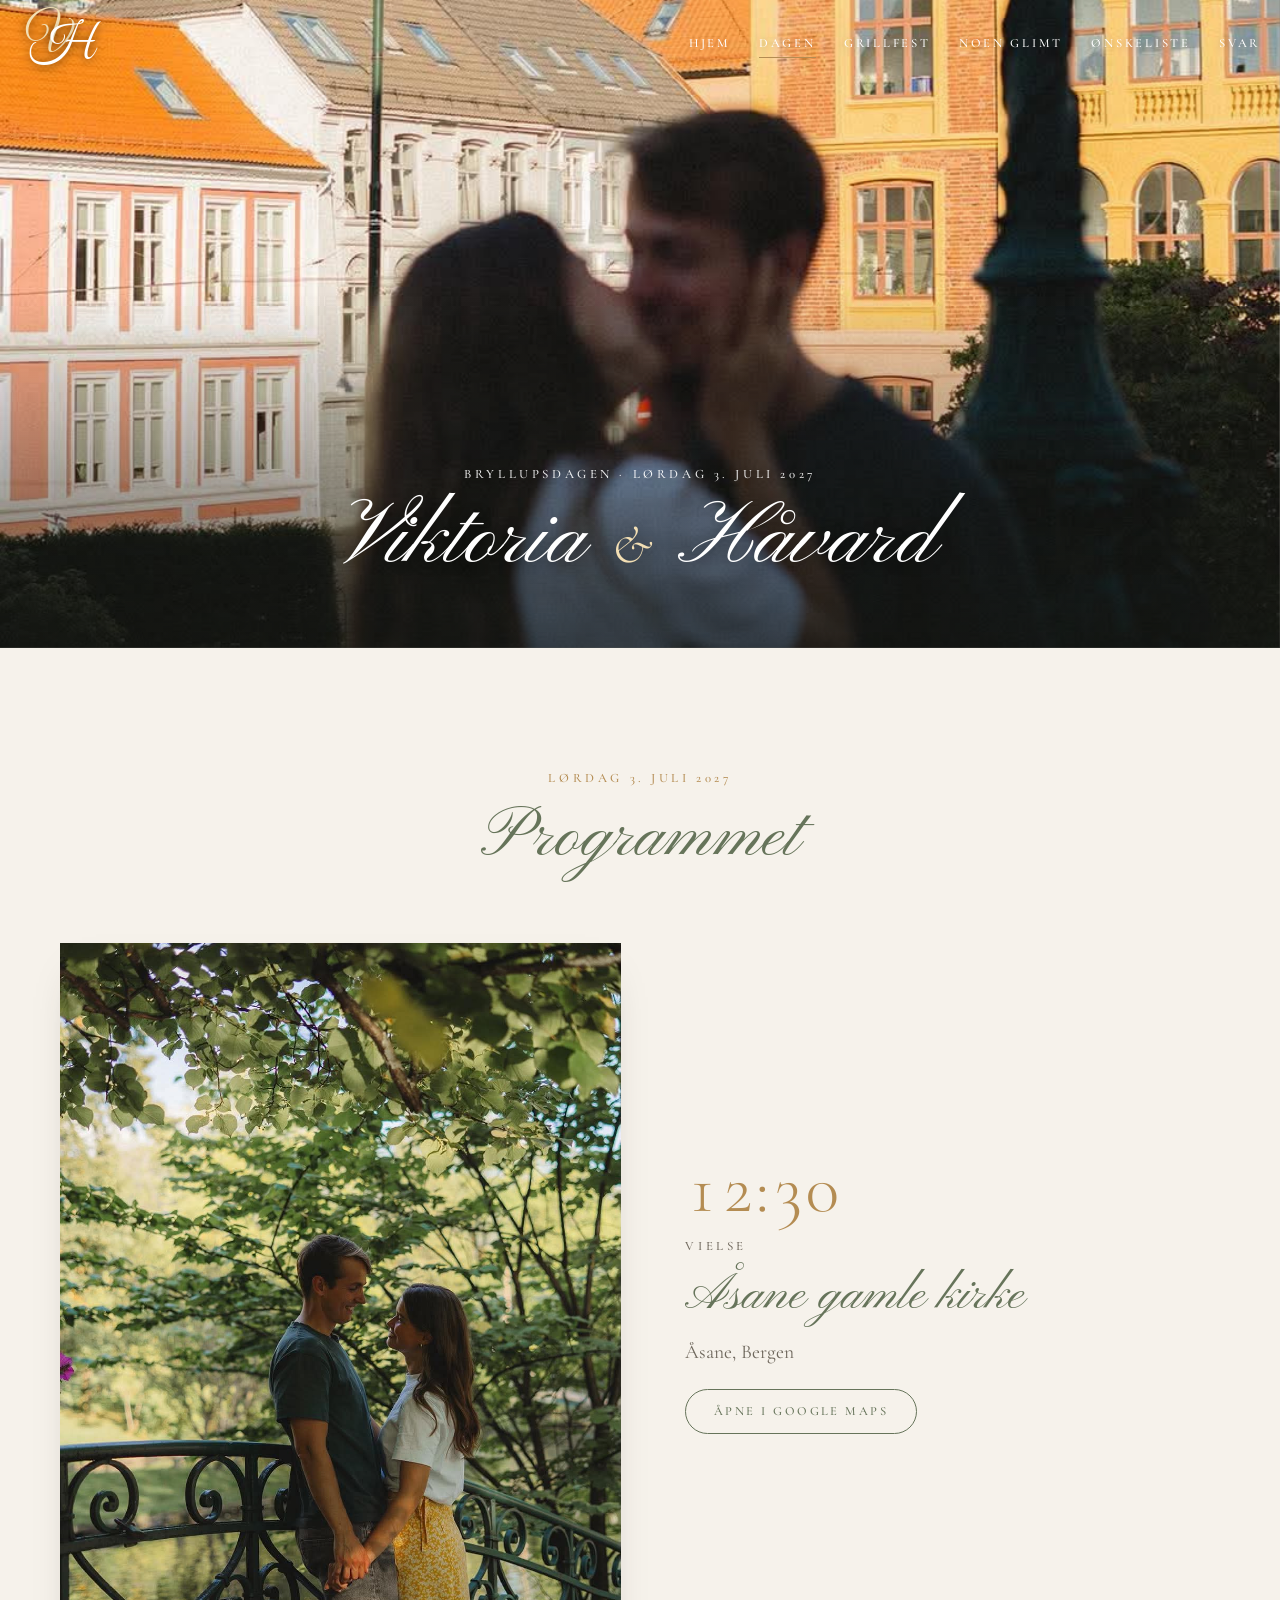
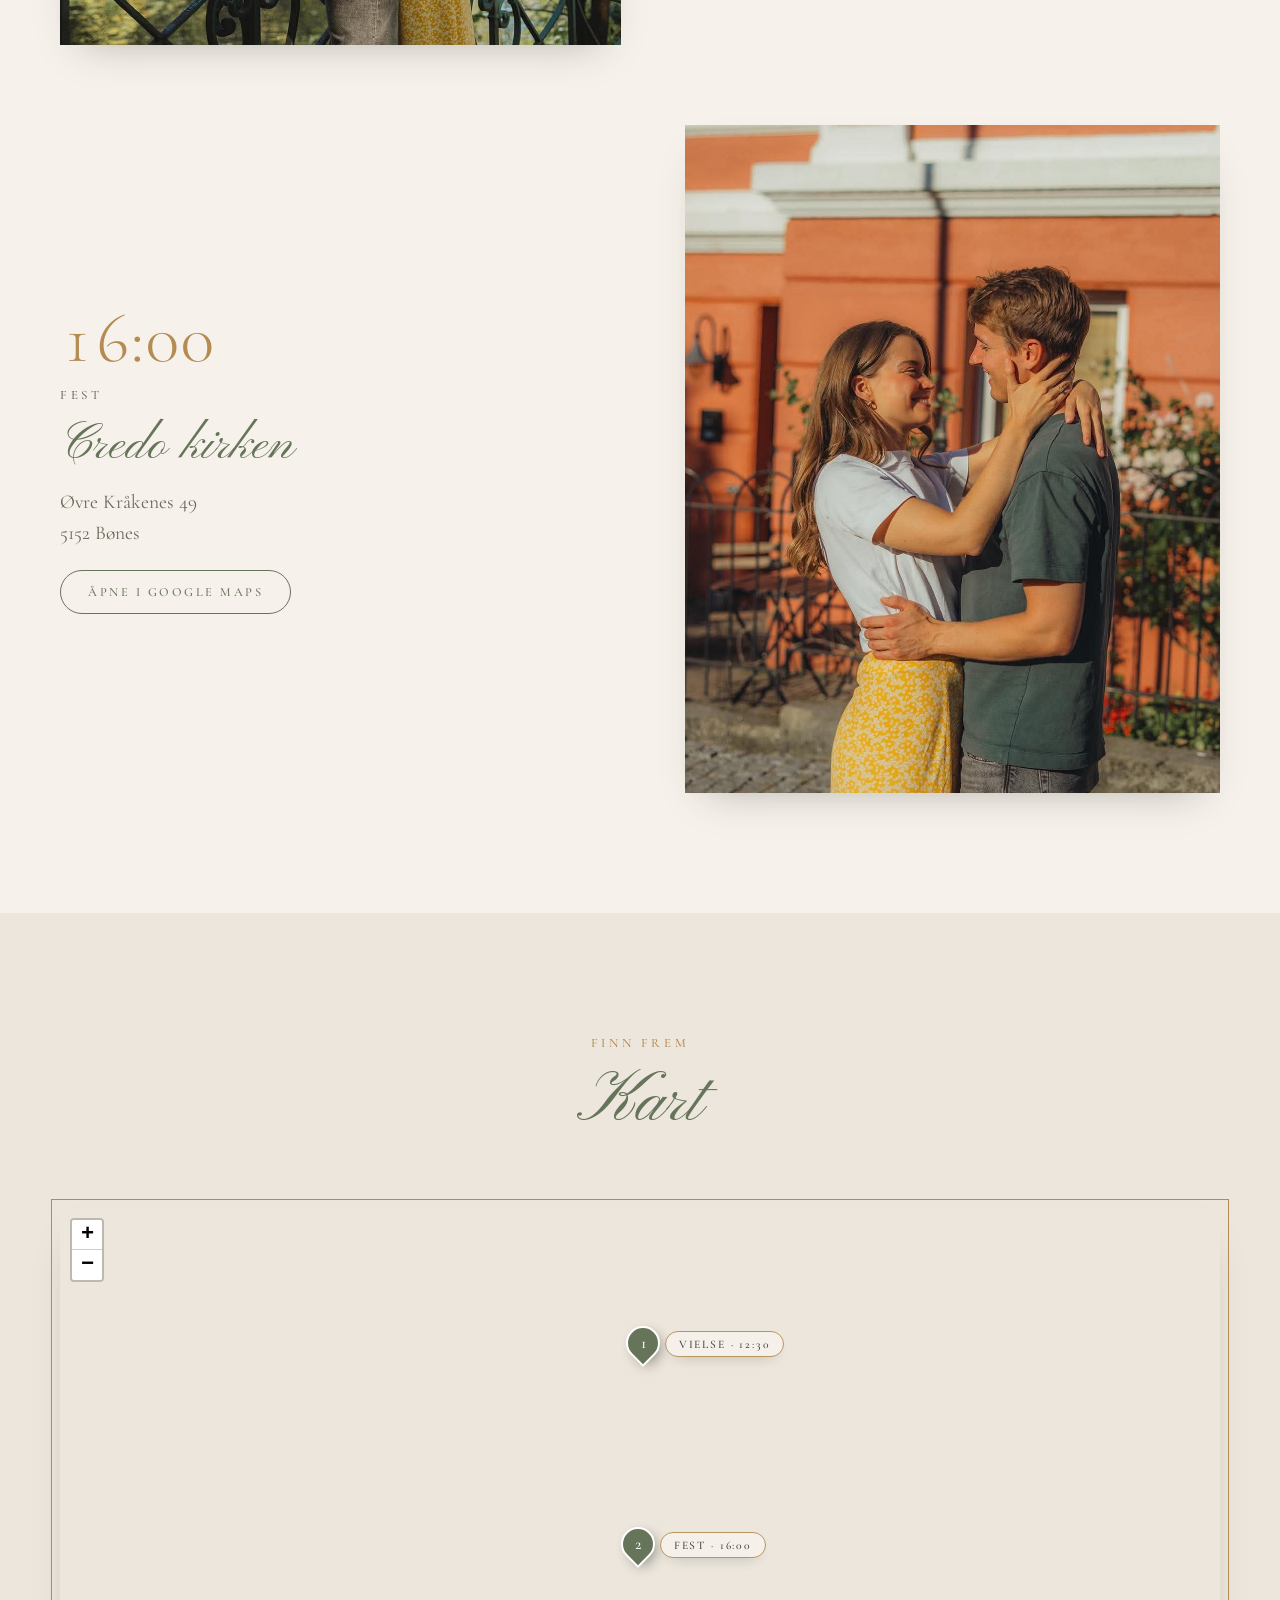
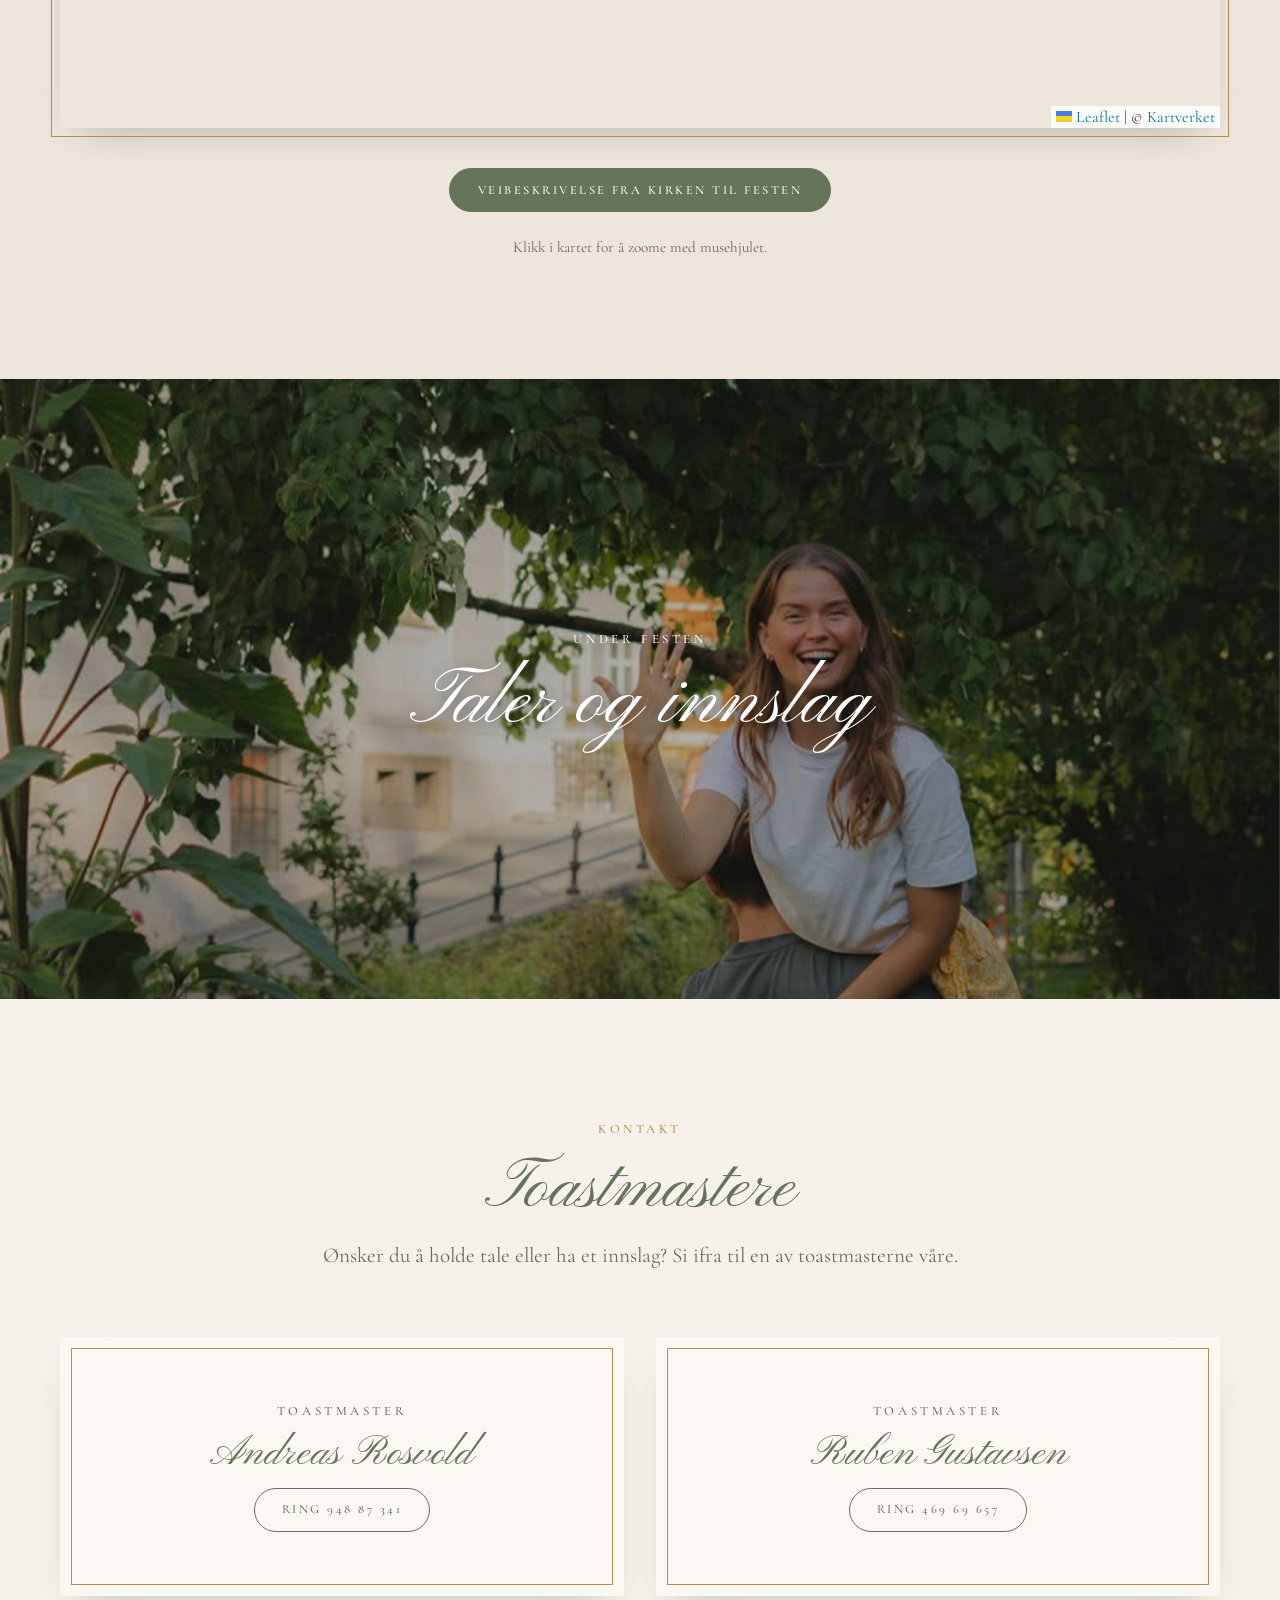
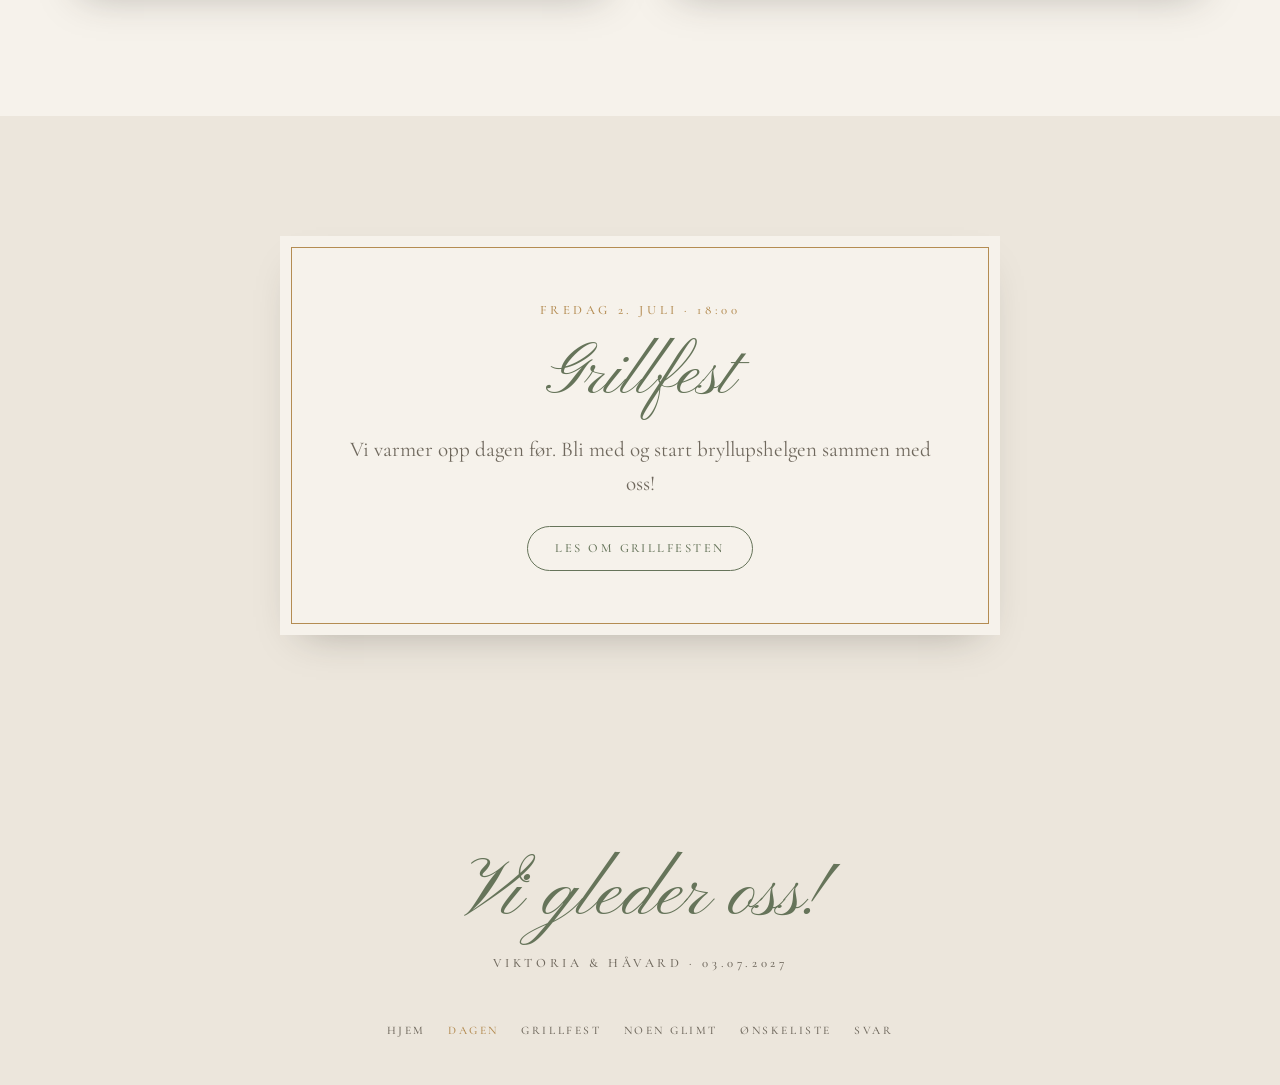
==== dagen.html @ 65191f66 "Bryllupsnettside for Viktoria & Håvard Statisk side for GitHub Pages: forside, bryllupsdagen, grillf" ====
<!DOCTYPE html>
<html lang="nb">
<head>
  <meta charset="utf-8">
  <meta name="viewport" content="width=device-width, initial-scale=1">
  <meta name="robots" content="noindex, nofollow">
  <title>Bryllupsdagen · Viktoria & Håvard</title>
  <meta name="description" content="Program og kart for bryllupsdagen lørdag 3. juli 2027.">
  <meta name="theme-color" content="#f6f2eb">
  <link rel="preconnect" href="https://fonts.googleapis.com">
  <link rel="preconnect" href="https://fonts.gstatic.com" crossorigin>
  <link href="https://fonts.googleapis.com/css2?family=Cormorant+Garamond:ital,wght@0,300;0,400;0,500;1,300;1,400&amp;family=Great+Vibes&amp;family=Pinyon+Script&amp;display=swap" rel="stylesheet">
  <link rel="stylesheet" href="assets/leaflet/leaflet.css">
  <link rel="stylesheet" href="assets/css/style.css">
</head>
<body>

  <!-- ===================== Toppmeny ===================== -->
  <header class="toppmeny">
    <div class="rad">
      <a class="logo-lenke" href="index.html" aria-label="Til forsiden"><svg class="logo" viewBox="0 0 100 100" overflow="visible" role="img" aria-label="Viktoria og Håvard"><text class="logo-v" x="40" y="60" text-anchor="middle">V</text><text class="logo-h" x="60" y="72" text-anchor="middle">H</text></svg></a>
      <button class="meny-knapp" type="button" aria-expanded="false" aria-controls="hovedmeny">Meny</button>
      <nav class="hovedmeny" id="hovedmeny" aria-label="Hovedmeny">
        <ul>
        <li><a href="index.html">Hjem</a></li>
        <li><a href="dagen.html" aria-current="page">Dagen</a></li>
        <li><a href="grillfest.html">Grillfest</a></li>
        <li><a href="historie.html">Noen glimt</a></li>
        <li><a href="onskeliste.html">Ønskeliste</a></li>
        <li><a href="svar.html">Svar</a></li>
        </ul>
      </nav>
    </div>
  </header>

  <!-- ===================== Toppbilde ===================== -->
  <header class="undertopp" style="--pos: 50% 62%">
    <img src="assets/bilder/topp-dagen.jpg" alt="Viktoria og Håvard kysser med fargerike bygårder i Bergen i bakgrunnen" fetchpriority="high">
    <div class="undertopp-tekst">
      <p class="eyebrow">Bryllupsdagen · lørdag 3. juli 2027</p>
      <h1>Viktoria <span class="og">&amp;</span> Håvard</h1>
    </div>
  </header>

  <!-- ===================== Innhold ===================== -->
  <main>
    <section class="seksjon krem">
      <div class="innhold">
        <div class="seksjon-hode vis">
          <p class="eyebrow gull">Lørdag 3. juli 2027</p>
          <h2 class="skrifttittel">Programmet</h2>
        </div>
        <div class="program">
          <article class="post vis">
            <div class="post-bilde"><img src="assets/bilder/dagen-vielse.jpg" alt="Viktoria og Håvard holder hender på en gammel jernbro" loading="lazy"></div>
            <div class="post-tekst">
              <p class="post-tid">12:30</p>
              <p class="eyebrow">Vielse</p>
              <h3>Åsane gamle kirke</h3>
              <address>Åsane, Bergen</address>
              <a class="knapp" href="https://www.google.com/maps/search/?api=1&amp;query=%C3%85sane+gamle+kirke%2C+Bergen" target="_blank" rel="noopener">Åpne i Google Maps</a>
            </div>
          </article>
          <article class="post vis">
            <div class="post-bilde"><img src="assets/bilder/dagen-fest.jpg" alt="Viktoria og Håvard omfavner hverandre foran et oransje hus" loading="lazy"></div>
            <div class="post-tekst">
              <p class="post-tid">16:00</p>
              <p class="eyebrow">Fest</p>
              <h3>Credo kirken</h3>
              <address>Øvre Kråkenes 49<br>5152 Bønes</address>
              <a class="knapp" href="https://www.google.com/maps/search/?api=1&amp;query=Credo+kirken%2C+%C3%98vre+Kr%C3%A5kenes+49%2C+5152+B%C3%B8nes" target="_blank" rel="noopener">Åpne i Google Maps</a>
            </div>
          </article>
        </div>
      </div>
    </section>

    <section class="seksjon papir" id="kart">
      <div class="innhold">
        <div class="seksjon-hode vis">
          <p class="eyebrow gull">Finn frem</p>
          <h2 class="skrifttittel">Kart</h2>
        </div>
        <div class="kart-ramme vis">
          <div class="kart" data-kart="vielse fest" role="region" aria-label="Kart over Åsane gamle kirke og Credo kirken"></div>
        </div>
        <div class="knapper vis">
          <a class="knapp fylt" href="https://www.google.com/maps/dir/?api=1&amp;origin=%C3%85sane+gamle+kirke%2C+Bergen&amp;destination=%C3%98vre+Kr%C3%A5kenes+49%2C+5152+B%C3%B8nes" target="_blank" rel="noopener">Veibeskrivelse fra kirken til festen</a>
        </div>
        <p class="kart-hint">Klikk i kartet for å zoome med musehjulet.</p>
      </div>
    </section>

    <section class="banner" aria-label="Taler og innslag" style="--pos: 50% 40%">
      <img src="assets/bilder/banner-taler.jpg" alt="Viktoria sitter på ryggen til Håvard og vinker med ringen" loading="lazy">
      <div class="tekst">
        <p class="eyebrow">Under festen</p>
        <h2>Taler og innslag</h2>
      </div>
    </section>

    <section class="seksjon krem">
      <div class="innhold">
        <div class="seksjon-hode vis">
          <p class="eyebrow gull">Kontakt</p>
          <h2 class="skrifttittel">Toastmastere</h2>
          <p class="ingress">Ønsker du å holde tale eller ha et innslag? Si ifra til en av toastmasterne våre.</p>
        </div>
        <div class="kortrad">
          <div class="kort person vis">
            <p class="eyebrow">Toastmaster</p>
            <h3>Andreas Rosvold</h3>
            <a class="knapp" href="tel:+4794887341">Ring 948 87 341</a>
          </div>
          <div class="kort person vis">
            <p class="eyebrow">Toastmaster</p>
            <h3>Ruben Gustavsen</h3>
            <a class="knapp" href="tel:+4746969657">Ring 469 69 657</a>
          </div>
        </div>
      </div>
    </section>

    <section class="seksjon papir">
      <div class="smal">
        <div class="kort stabel vis">
          <p class="eyebrow gull">Fredag 2. juli · 18:00</p>
          <h2 class="skrifttittel">Grillfest</h2>
          <p class="ingress">Vi varmer opp dagen før. Bli med og start bryllupshelgen sammen med oss!</p>
          <a class="knapp" href="grillfest.html" style="margin-top: .6rem">Les om grillfesten</a>
        </div>
      </div>
    </section>
  </main>

  <!-- ===================== Bunntekst ===================== -->
  <footer class="bunntekst">
    <p class="gleder">Vi gleder oss!</p>
    <p class="eyebrow">Viktoria &amp; Håvard · 03.07.2027</p>
    <nav class="bunnmeny" aria-label="Bunnmeny">
      <ul>
        <li><a href="index.html">Hjem</a></li>
        <li><a href="dagen.html" aria-current="page">Dagen</a></li>
        <li><a href="grillfest.html">Grillfest</a></li>
        <li><a href="historie.html">Noen glimt</a></li>
        <li><a href="onskeliste.html">Ønskeliste</a></li>
        <li><a href="svar.html">Svar</a></li>
      </ul>
    </nav>
  </footer>

  <script src="assets/leaflet/leaflet.js"></script>
  <script src="assets/js/main.js"></script>
</body>
</html>
---- assets/leaflet/leaflet.css ----
/* required styles */

.leaflet-pane,
.leaflet-tile,
.leaflet-marker-icon,
.leaflet-marker-shadow,
.leaflet-tile-container,
.leaflet-pane > svg,
.leaflet-pane > canvas,
.leaflet-zoom-box,
.leaflet-image-layer,
.leaflet-layer {
	position: absolute;
	left: 0;
	top: 0;
	}
.leaflet-container {
	overflow: hidden;
	}
.leaflet-tile,
.leaflet-marker-icon,
.leaflet-marker-shadow {
	-webkit-user-select: none;
	   -moz-user-select: none;
	        user-select: none;
	  -webkit-user-drag: none;
	}
/* Prevents IE11 from highlighting tiles in blue */
.leaflet-tile::selection {
	background: transparent;
}
/* Safari renders non-retina tile on retina better with this, but Chrome is worse */
.leaflet-safari .leaflet-tile {
	image-rendering: -webkit-optimize-contrast;
	}
/* hack that prevents hw layers "stretching" when loading new tiles */
.leaflet-safari .leaflet-tile-container {
	width: 1600px;
	height: 1600px;
	-webkit-transform-origin: 0 0;
	}
.leaflet-marker-icon,
.leaflet-marker-shadow {
	display: block;
	}
/* .leaflet-container svg: reset svg max-width decleration shipped in Joomla! (joomla.org) 3.x */
/* .leaflet-container img: map is broken in FF if you have max-width: 100% on tiles */
.leaflet-container .leaflet-overlay-pane svg {
	max-width: none !important;
	max-height: none !important;
	}
.leaflet-container .leaflet-marker-pane img,
.leaflet-container .leaflet-shadow-pane img,
.leaflet-container .leaflet-tile-pane img,
.leaflet-container img.leaflet-image-layer,
.leaflet-container .leaflet-tile {
	max-width: none !important;
	max-height: none !important;
	width: auto;
	padding: 0;
	}

.leaflet-container img.leaflet-tile {
	/* See: https://bugs.chromium.org/p/chromium/issues/detail?id=600120 */
	mix-blend-mode: plus-lighter;
}

.leaflet-container.leaflet-touch-zoom {
	-ms-touch-action: pan-x pan-y;
	touch-action: pan-x pan-y;
	}
.leaflet-container.leaflet-touch-drag {
	-ms-touch-action: pinch-zoom;
	/* Fallback for FF which doesn't support pinch-zoom */
	touch-action: none;
	touch-action: pinch-zoom;
}
.leaflet-container.leaflet-touch-drag.leaflet-touch-zoom {
	-ms-touch-action: none;
	touch-action: none;
}
.leaflet-container {
	-webkit-tap-highlight-color: transparent;
}
.leaflet-container a {
	-webkit-tap-highlight-color: rgba(51, 181, 229, 0.4);
}
.leaflet-tile {
	filter: inherit;
	visibility: hidden;
	}
.leaflet-tile-loaded {
	visibility: inherit;
	}
.leaflet-zoom-box {
	width: 0;
	height: 0;
	-moz-box-sizing: border-box;
	     box-sizing: border-box;
	z-index: 800;
	}
/* workaround for https://bugzilla.mozilla.org/show_bug.cgi?id=888319 */
.leaflet-overlay-pane svg {
	-moz-user-select: none;
	}

.leaflet-pane         { z-index: 400; }

.leaflet-tile-pane    { z-index: 200; }
.leaflet-overlay-pane { z-index: 400; }
.leaflet-shadow-pane  { z-index: 500; }
.leaflet-marker-pane  { z-index: 600; }
.leaflet-tooltip-pane   { z-index: 650; }
.leaflet-popup-pane   { z-index: 700; }

.leaflet-map-pane canvas { z-index: 100; }
.leaflet-map-pane svg    { z-index: 200; }

.leaflet-vml-shape {
	width: 1px;
	height: 1px;
	}
.lvml {
	behavior: url(#default#VML);
	display: inline-block;
	position: absolute;
	}


/* control positioning */

.leaflet-control {
	position: relative;
	z-index: 800;
	pointer-events: visiblePainted; /* IE 9-10 doesn't have auto */
	pointer-events: auto;
	}
.leaflet-top,
.leaflet-bottom {
	position: absolute;
	z-index: 1000;
	pointer-events: none;
	}
.leaflet-top {
	top: 0;
	}
.leaflet-right {
	right: 0;
	}
.leaflet-bottom {
	bottom: 0;
	}
.leaflet-left {
	left: 0;
	}
.leaflet-control {
	float: left;
	clear: both;
	}
.leaflet-right .leaflet-control {
	float: right;
	}
.leaflet-top .leaflet-control {
	margin-top: 10px;
	}
.leaflet-bottom .leaflet-control {
	margin-bottom: 10px;
	}
.leaflet-left .leaflet-control {
	margin-left: 10px;
	}
.leaflet-right .leaflet-control {
	margin-right: 10px;
	}


/* zoom and fade animations */

.leaflet-fade-anim .leaflet-popup {
	opacity: 0;
	-webkit-transition: opacity 0.2s linear;
	   -moz-transition: opacity 0.2s linear;
	        transition: opacity 0.2s linear;
	}
.leaflet-fade-anim .leaflet-map-pane .leaflet-popup {
	opacity: 1;
	}
.leaflet-zoom-animated {
	-webkit-transform-origin: 0 0;
	    -ms-transform-origin: 0 0;
	        transform-origin: 0 0;
	}
svg.leaflet-zoom-animated {
	will-change: transform;
}

.leaflet-zoom-anim .leaflet-zoom-animated {
	-webkit-transition: -webkit-transform 0.25s cubic-bezier(0,0,0.25,1);
	   -moz-transition:    -moz-transform 0.25s cubic-bezier(0,0,0.25,1);
	        transition:         transform 0.25s cubic-bezier(0,0,0.25,1);
	}
.leaflet-zoom-anim .leaflet-tile,
.leaflet-pan-anim .leaflet-tile {
	-webkit-transition: none;
	   -moz-transition: none;
	        transition: none;
	}

.leaflet-zoom-anim .leaflet-zoom-hide {
	visibility: hidden;
	}


/* cursors */

.leaflet-interactive {
	cursor: pointer;
	}
.leaflet-grab {
	cursor: -webkit-grab;
	cursor:    -moz-grab;
	cursor:         grab;
	}
.leaflet-crosshair,
.leaflet-crosshair .leaflet-interactive {
	cursor: crosshair;
	}
.leaflet-popup-pane,
.leaflet-control {
	cursor: auto;
	}
.leaflet-dragging .leaflet-grab,
.leaflet-dragging .leaflet-grab .leaflet-interactive,
.leaflet-dragging .leaflet-marker-draggable {
	cursor: move;
	cursor: -webkit-grabbing;
	cursor:    -moz-grabbing;
	cursor:         grabbing;
	}

/* marker & overlays interactivity */
.leaflet-marker-icon,
.leaflet-marker-shadow,
.leaflet-image-layer,
.leaflet-pane > svg path,
.leaflet-tile-container {
	pointer-events: none;
	}

.leaflet-marker-icon.leaflet-interactive,
.leaflet-image-layer.leaflet-interactive,
.leaflet-pane > svg path.leaflet-interactive,
svg.leaflet-image-layer.leaflet-interactive path {
	pointer-events: visiblePainted; /* IE 9-10 doesn't have auto */
	pointer-events: auto;
	}

/* visual tweaks */

.leaflet-container {
	background: #ddd;
	outline-offset: 1px;
	}
.leaflet-container a {
	color: #0078A8;
	}
.leaflet-zoom-box {
	border: 2px dotted #38f;
	background: rgba(255,255,255,0.5);
	}


/* general typography */
.leaflet-container {
	font-family: "Helvetica Neue", Arial, Helvetica, sans-serif;
	font-size: 12px;
	font-size: 0.75rem;
	line-height: 1.5;
	}


/* general toolbar styles */

.leaflet-bar {
	box-shadow: 0 1px 5px rgba(0,0,0,0.65);
	border-radius: 4px;
	}
.leaflet-bar a {
	background-color: #fff;
	border-bottom: 1px solid #ccc;
	width: 26px;
	height: 26px;
	line-height: 26px;
	display: block;
	text-align: center;
	text-decoration: none;
	color: black;
	}
.leaflet-bar a,
.leaflet-control-layers-toggle {
	background-position: 50% 50%;
	background-repeat: no-repeat;
	display: block;
	}
.leaflet-bar a:hover,
.leaflet-bar a:focus {
	background-color: #f4f4f4;
	}
.leaflet-bar a:first-child {
	border-top-left-radius: 4px;
	border-top-right-radius: 4px;
	}
.leaflet-bar a:last-child {
	border-bottom-left-radius: 4px;
	border-bottom-right-radius: 4px;
	border-bottom: none;
	}
.leaflet-bar a.leaflet-disabled {
	cursor: default;
	background-color: #f4f4f4;
	color: #bbb;
	}

.leaflet-touch .leaflet-bar a {
	width: 30px;
	height: 30px;
	line-height: 30px;
	}
.leaflet-touch .leaflet-bar a:first-child {
	border-top-left-radius: 2px;
	border-top-right-radius: 2px;
	}
.leaflet-touch .leaflet-bar a:last-child {
	border-bottom-left-radius: 2px;
	border-bottom-right-radius: 2px;
	}

/* zoom control */

.leaflet-control-zoom-in,
.leaflet-control-zoom-out {
	font: bold 18px 'Lucida Console', Monaco, monospace;
	text-indent: 1px;
	}

.leaflet-touch .leaflet-control-zoom-in, .leaflet-touch .leaflet-control-zoom-out  {
	font-size: 22px;
	}


/* layers control */

.leaflet-control-layers {
	box-shadow: 0 1px 5px rgba(0,0,0,0.4);
	background: #fff;
	border-radius: 5px;
	}
.leaflet-control-layers-toggle {
	background-image: url(images/layers.png);
	width: 36px;
	height: 36px;
	}
.leaflet-retina .leaflet-control-layers-toggle {
	background-image: url(images/layers-2x.png);
	background-size: 26px 26px;
	}
.leaflet-touch .leaflet-control-layers-toggle {
	width: 44px;
	height: 44px;
	}
.leaflet-control-layers .leaflet-control-layers-list,
.leaflet-control-layers-expanded .leaflet-control-layers-toggle {
	display: none;
	}
.leaflet-control-layers-expanded .leaflet-control-layers-list {
	display: block;
	position: relative;
	}
.leaflet-control-layers-expanded {
	padding: 6px 10px 6px 6px;
	color: #333;
	background: #fff;
	}
.leaflet-control-layers-scrollbar {
	overflow-y: scroll;
	overflow-x: hidden;
	padding-right: 5px;
	}
.leaflet-control-layers-selector {
	margin-top: 2px;
	position: relative;
	top: 1px;
	}
.leaflet-control-layers label {
	display: block;
	font-size: 13px;
	font-size: 1.08333em;
	}
.leaflet-control-layers-separator {
	height: 0;
	border-top: 1px solid #ddd;
	margin: 5px -10px 5px -6px;
	}

/* Default icon URLs */
.leaflet-default-icon-path { /* used only in path-guessing heuristic, see L.Icon.Default */
	background-image: url(images/marker-icon.png);
	}


/* attribution and scale controls */

.leaflet-container .leaflet-control-attribution {
	background: #fff;
	background: rgba(255, 255, 255, 0.8);
	margin: 0;
	}
.leaflet-control-attribution,
.leaflet-control-scale-line {
	padding: 0 5px;
	color: #333;
	line-height: 1.4;
	}
.leaflet-control-attribution a {
	text-decoration: none;
	}
.leaflet-control-attribution a:hover,
.leaflet-control-attribution a:focus {
	text-decoration: underline;
	}
.leaflet-attribution-flag {
	display: inline !important;
	vertical-align: baseline !important;
	width: 1em;
	height: 0.6669em;
	}
.leaflet-left .leaflet-control-scale {
	margin-left: 5px;
	}
.leaflet-bottom .leaflet-control-scale {
	margin-bottom: 5px;
	}
.leaflet-control-scale-line {
	border: 2px solid #777;
	border-top: none;
	line-height: 1.1;
	padding: 2px 5px 1px;
	white-space: nowrap;
	-moz-box-sizing: border-box;
	     box-sizing: border-box;
	background: rgba(255, 255, 255, 0.8);
	text-shadow: 1px 1px #fff;
	}
.leaflet-control-scale-line:not(:first-child) {
	border-top: 2px solid #777;
	border-bottom: none;
	margin-top: -2px;
	}
.leaflet-control-scale-line:not(:first-child):not(:last-child) {
	border-bottom: 2px solid #777;
	}

.leaflet-touch .leaflet-control-attribution,
.leaflet-touch .leaflet-control-layers,
.leaflet-touch .leaflet-bar {
	box-shadow: none;
	}
.leaflet-touch .leaflet-control-layers,
.leaflet-touch .leaflet-bar {
	border: 2px solid rgba(0,0,0,0.2);
	background-clip: padding-box;
	}


/* popup */

.leaflet-popup {
	position: absolute;
	text-align: center;
	margin-bottom: 20px;
	}
.leaflet-popup-content-wrapper {
	padding: 1px;
	text-align: left;
	border-radius: 12px;
	}
.leaflet-popup-content {
	margin: 13px 24px 13px 20px;
	line-height: 1.3;
	font-size: 13px;
	font-size: 1.08333em;
	min-height: 1px;
	}
.leaflet-popup-content p {
	margin: 17px 0;
	margin: 1.3em 0;
	}
.leaflet-popup-tip-container {
	width: 40px;
	height: 20px;
	position: absolute;
	left: 50%;
	margin-top: -1px;
	margin-left: -20px;
	overflow: hidden;
	pointer-events: none;
	}
.leaflet-popup-tip {
	width: 17px;
	height: 17px;
	padding: 1px;

	margin: -10px auto 0;
	pointer-events: auto;

	-webkit-transform: rotate(45deg);
	   -moz-transform: rotate(45deg);
	    -ms-transform: rotate(45deg);
	        transform: rotate(45deg);
	}
.leaflet-popup-content-wrapper,
.leaflet-popup-tip {
	background: white;
	color: #333;
	box-shadow: 0 3px 14px rgba(0,0,0,0.4);
	}
.leaflet-container a.leaflet-popup-close-button {
	position: absolute;
	top: 0;
	right: 0;
	border: none;
	text-align: center;
	width: 24px;
	height: 24px;
	font: 16px/24px Tahoma, Verdana, sans-serif;
	color: #757575;
	text-decoration: none;
	background: transparent;
	}
.leaflet-container a.leaflet-popup-close-button:hover,
.leaflet-container a.leaflet-popup-close-button:focus {
	color: #585858;
	}
.leaflet-popup-scrolled {
	overflow: auto;
	}

.leaflet-oldie .leaflet-popup-content-wrapper {
	-ms-zoom: 1;
	}
.leaflet-oldie .leaflet-popup-tip {
	width: 24px;
	margin: 0 auto;

	-ms-filter: "progid:DXImageTransform.Microsoft.Matrix(M11=0.70710678, M12=0.70710678, M21=-0.70710678, M22=0.70710678)";
	filter: progid:DXImageTransform.Microsoft.Matrix(M11=0.70710678, M12=0.70710678, M21=-0.70710678, M22=0.70710678);
	}

.leaflet-oldie .leaflet-control-zoom,
.leaflet-oldie .leaflet-control-layers,
.leaflet-oldie .leaflet-popup-content-wrapper,
.leaflet-oldie .leaflet-popup-tip {
	border: 1px solid #999;
	}


/* div icon */

.leaflet-div-icon {
	background: #fff;
	border: 1px solid #666;
	}


/* Tooltip */
/* Base styles for the element that has a tooltip */
.leaflet-tooltip {
	position: absolute;
	padding: 6px;
	background-color: #fff;
	border: 1px solid #fff;
	border-radius: 3px;
	color: #222;
	white-space: nowrap;
	-webkit-user-select: none;
	-moz-user-select: none;
	-ms-user-select: none;
	user-select: none;
	pointer-events: none;
	box-shadow: 0 1px 3px rgba(0,0,0,0.4);
	}
.leaflet-tooltip.leaflet-interactive {
	cursor: pointer;
	pointer-events: auto;
	}
.leaflet-tooltip-top:before,
.leaflet-tooltip-bottom:before,
.leaflet-tooltip-left:before,
.leaflet-tooltip-right:before {
	position: absolute;
	pointer-events: none;
	border: 6px solid transparent;
	background: transparent;
	content: "";
	}

/* Directions */

.leaflet-tooltip-bottom {
	margin-top: 6px;
}
.leaflet-tooltip-top {
	margin-top: -6px;
}
.leaflet-tooltip-bottom:before,
.leaflet-tooltip-top:before {
	left: 50%;
	margin-left: -6px;
	}
.leaflet-tooltip-top:before {
	bottom: 0;
	margin-bottom: -12px;
	border-top-color: #fff;
	}
.leaflet-tooltip-bottom:before {
	top: 0;
	margin-top: -12px;
	margin-left: -6px;
	border-bottom-color: #fff;
	}
.leaflet-tooltip-left {
	margin-left: -6px;
}
.leaflet-tooltip-right {
	margin-left: 6px;
}
.leaflet-tooltip-left:before,
.leaflet-tooltip-right:before {
	top: 50%;
	margin-top: -6px;
	}
.leaflet-tooltip-left:before {
	right: 0;
	margin-right: -12px;
	border-left-color: #fff;
	}
.leaflet-tooltip-right:before {
	left: 0;
	margin-left: -12px;
	border-right-color: #fff;
	}

/* Printing */

@media print {
	/* Prevent printers from removing background-images of controls. */
	.leaflet-control {
		-webkit-print-color-adjust: exact;
		print-color-adjust: exact;
		}
	}
---- assets/css/style.css ----
/* =========================================================
   Viktoria & Håvard · 03.07.2027 — felles stilark
   ========================================================= */

:root {
  --krem: #f6f2eb;
  --papir: #ece6dc;
  --tekst: #2e2b26;
  --dempet: #6f685d;
  --salvie: #66745a;
  --gull: #b48c52;
  --lysgull: #f3dfb4;

  --brod: "Cormorant Garamond", "Times New Roman", Georgia, serif;
  --skrift: "Pinyon Script", "Snell Roundhand", cursive;
  --logo: "Great Vibes", "Pinyon Script", cursive;

  --bredde: 1160px;
  --skygge: 0 18px 40px -22px rgba(46, 43, 38, .35);
  --meny-h: 5.2rem;
  color-scheme: light;
}

*, *::before, *::after { box-sizing: border-box; }
html { scroll-behavior: smooth; -webkit-text-size-adjust: 100%; }
body {
  margin: 0;
  background: var(--krem);
  color: var(--tekst);
  font-family: var(--brod);
  font-weight: 400;
  font-size: 1.22rem;
  line-height: 1.6;
  overflow-x: hidden;
  -webkit-font-smoothing: antialiased;
}
body.meny-apen { overflow: hidden; }
img { max-width: 100%; display: block; }
a { color: inherit; }
h1, h2, h3 { margin: 0; font-weight: 400; text-wrap: balance; }
p { margin: 0; }
:focus-visible { outline: 2px solid var(--gull); outline-offset: 3px; }

.innhold { width: min(var(--bredde), 100% - 2.5rem); margin-inline: auto; }
.smal { width: min(720px, 100% - 2.5rem); margin-inline: auto; }

/* ---------- Typografi ---------- */
.eyebrow {
  font-family: var(--brod);
  font-weight: 500;
  font-size: .8rem;
  letter-spacing: .28em;
  text-transform: uppercase;
  color: var(--dempet);
}
.eyebrow.gull { color: var(--gull); }
.skrifttittel {
  font-family: var(--skrift);
  color: var(--salvie);
  font-size: clamp(2.7rem, 7vw, 4.4rem);
  line-height: 1.15;
  font-weight: 400;
}
.ingress { font-size: 1.32rem; color: var(--dempet); }
.midt { text-align: center; }
.stabel { display: grid; gap: 1rem; justify-items: center; text-align: center; }

/* ---------- Knapper ---------- */
.knapp {
  display: inline-flex; align-items: center; justify-content: center; gap: .5em;
  padding: .85rem 1.7rem;
  border: 1px solid var(--salvie);
  border-radius: 999px;
  background: transparent;
  color: var(--salvie);
  font: 500 .78rem/1.2 var(--brod);
  letter-spacing: .2em;
  text-transform: uppercase;
  text-decoration: none;
  text-align: center;
  cursor: pointer;
  transition: background .25s, color .25s, border-color .25s, transform .25s;
}
.knapp:hover { background: var(--salvie); color: #fff; }
.knapp.fylt { background: var(--salvie); color: #fff; }
.knapp.fylt:hover { background: #56634b; border-color: #56634b; }
.knapp.stor { padding: 1.15rem 2.4rem; font-size: .86rem; }
.knapp.snart, .knapp[aria-disabled="true"] { opacity: .45; cursor: not-allowed; }
.knapp.snart:hover { background: transparent; color: var(--salvie); }
.knapp.fylt.snart:hover { background: var(--salvie); color: #fff; }
.knapper { display: flex; flex-wrap: wrap; gap: .8rem; justify-content: center; }
a.snart { cursor: not-allowed; opacity: .55; }

/* ---------- Seksjoner og kort ---------- */
.seksjon { padding: clamp(4.5rem, 10vw, 7.5rem) 0; }
.seksjon.krem { background: var(--krem); }
.seksjon.papir { background: var(--papir); }
.seksjon-hode { display: grid; gap: .6rem; justify-items: center; text-align: center; margin-bottom: clamp(2.5rem, 6vw, 4rem); }

.kort {
  background: var(--krem);
  outline: 1px solid var(--gull);
  outline-offset: -12px;
  box-shadow: var(--skygge);
  padding: clamp(2.6rem, 6vw, 4rem) clamp(1.8rem, 5vw, 3.5rem);
}
.papir .kort { background: var(--krem); }
.krem .kort { background: #fbf8f3; }

.strek { width: 3.5rem; height: 1px; background: var(--gull); border: 0; margin: 2rem auto; }

/* ---------- Animasjon: .vis ---------- */
.js .vis { opacity: 0; transform: translateY(26px); transition: opacity .9s ease, transform .9s cubic-bezier(.2,.7,.2,1); }
.js .vis.synlig { opacity: 1; transform: none; }

/* ---------- Toppmeny ---------- */
.toppmeny {
  position: fixed; inset: 0 0 auto 0; z-index: 40;
  height: var(--meny-h);
  color: #fff;
  text-shadow: 0 1px 8px rgba(0,0,0,.35);
  transition: background .35s, color .35s, box-shadow .35s;
}
.toppmeny .rad { height: 100%; display: flex; align-items: center; justify-content: space-between; gap: 1rem; width: min(1320px, 100% - 2.5rem); margin-inline: auto; }
.toppmeny.fast { background: rgba(246, 242, 235, .96); color: var(--tekst); text-shadow: none; box-shadow: 0 6px 24px -18px rgba(0,0,0,.5); backdrop-filter: blur(6px); }

.logo-lenke { display: inline-flex; text-decoration: none; position: relative; z-index: 2; }
.logo { width: 4.4rem; height: 4.4rem; overflow: visible; transition: transform .35s ease; }
.logo text { font-family: var(--logo); font-size: 66px; }
.logo .logo-v { fill: var(--gull); }
.logo .logo-h { fill: currentColor; }
.toppmeny:not(.fast) .logo { filter: drop-shadow(0 2px 6px rgba(0,0,0,.35)); }
.toppmeny:not(.fast) .logo .logo-v { fill: var(--lysgull); }
.toppmeny:not(.fast) .logo .logo-h { fill: #fff; }
.logo-lenke:hover .logo { transform: rotate(-5deg) scale(1.05); }

.hovedmeny ul { list-style: none; margin: 0; padding: 0; display: flex; gap: clamp(1rem, 2.2vw, 2rem); }
.hovedmeny a {
  text-decoration: none;
  font-weight: 500; font-size: .78rem; letter-spacing: .22em; text-transform: uppercase;
  padding: .4rem 0; border-bottom: 1px solid transparent; transition: border-color .25s;
}
.hovedmeny a:hover { border-bottom-color: currentColor; }
.hovedmeny a[aria-current="page"] { border-bottom-color: var(--gull); }
.meny-knapp {
  display: none; position: relative; z-index: 2;
  background: none; border: 1px solid currentColor; border-radius: 999px; color: inherit;
  font: 500 .74rem var(--brod); letter-spacing: .24em; text-transform: uppercase;
  padding: .6rem 1.2rem; cursor: pointer; text-shadow: inherit;
}

@media (max-width: 999px) {
  .meny-knapp { display: inline-block; }
  .hovedmeny {
    position: fixed; inset: 0; background: var(--krem); color: var(--tekst); text-shadow: none;
    display: grid; place-items: center; opacity: 0; visibility: hidden; transition: opacity .35s, visibility .35s;
  }
  .hovedmeny ul { flex-direction: column; align-items: center; gap: 1.6rem; }
  .hovedmeny a { font-size: 1rem; letter-spacing: .26em; }
  body.meny-apen .hovedmeny { opacity: 1; visibility: visible; }
  body.meny-apen .toppmeny { color: var(--tekst); text-shadow: none; }
  body.meny-apen .toppmeny .logo { filter: none; }
  body.meny-apen .toppmeny .logo .logo-v { fill: var(--gull); }
  body.meny-apen .toppmeny .logo .logo-h { fill: var(--tekst); }
}

/* ---------- Forside-hero ---------- */
.hero {
  position: relative; overflow: hidden; color: #fff;
  height: min(150vw, max(100svh, 75vw));
  min-height: 520px;
}
.hero > img { position: absolute; inset: 0; width: 100%; height: 100%; object-fit: cover; object-position: var(--pos, 50% 58%); }
.hero::before, .hero::after { content: ""; position: absolute; left: 0; right: 0; pointer-events: none; }
.hero::before { top: 0; height: 42%; background: linear-gradient(rgba(20,22,18,.62), rgba(20,22,18,0)); }
.hero::after { bottom: 0; height: 38%; background: linear-gradient(rgba(20,22,18,0), rgba(20,22,18,.66)); }
.hero-topp {
  position: absolute; z-index: 2; left: 0; right: 0; top: calc(var(--meny-h) + .4rem);
  display: grid; justify-items: center; gap: .2rem; text-align: center; padding: 0 1rem;
  text-shadow: 0 2px 14px rgba(0,0,0,.35);
}
.hero-navn { font-weight: 500; font-size: clamp(.8rem, 2.6vw, 1.05rem); letter-spacing: .34em; text-transform: uppercase; }
.hero-dato { font-style: italic; font-weight: 300; font-size: clamp(1.1rem, 3.4vw, 1.5rem); letter-spacing: .12em; }
.hero-tittel { font-family: var(--skrift); font-size: clamp(3rem, 11vw, 6.4rem); line-height: 1.1; margin-top: .2rem; }
.hero-bunn {
  position: absolute; z-index: 2; left: 0; right: 0; bottom: clamp(1.4rem, 4vw, 2.6rem);
  width: min(1320px, 100% - 2.5rem); margin-inline: auto;
  display: flex; align-items: flex-end; justify-content: space-between; gap: 1rem;
  text-shadow: 0 2px 12px rgba(0,0,0,.35);
}
.nedtelling { display: flex; gap: clamp(1rem, 3vw, 2rem); }
.nedtelling div { display: grid; justify-items: center; min-width: 3.2rem; }
.nedtelling b { font-weight: 300; font-size: clamp(2rem, 6vw, 3rem); line-height: 1; font-variant-numeric: tabular-nums; }
.nedtelling small { font-weight: 500; font-size: .66rem; letter-spacing: .24em; text-transform: uppercase; margin-top: .45rem; opacity: .9; }
.gift { display: none; font-family: var(--skrift); color: var(--lysgull); font-size: clamp(3.6rem, 12vw, 6.5rem); line-height: 1; }
.er-gift .nedtelling { display: none; }
.er-gift .gift { display: block; animation: pop .9s cubic-bezier(.2,1.6,.4,1) both; }
@keyframes pop { from { transform: scale(.3); opacity: 0; } to { transform: none; opacity: 1; } }
.bla-ned { display: grid; justify-items: center; gap: .6rem; text-decoration: none; font-size: .64rem; font-weight: 500; letter-spacing: .26em; text-transform: uppercase; }
.bla-ned span { display: block; width: 1px; height: 3.4rem; background: linear-gradient(var(--lysgull), var(--gull)); transform-origin: top; animation: puls 2.2s ease-in-out infinite; }
@keyframes puls { 0%, 100% { transform: scaleY(.35); opacity: .5; } 50% { transform: scaleY(1); opacity: 1; } }
@media (max-width: 700px) {
  .hero-bunn { flex-direction: column; align-items: center; }
  .bla-ned span { height: 2.2rem; }
}

/* ---------- Undersidetopp ---------- */
.undertopp { position: relative; height: 72svh; min-height: 420px; overflow: hidden; color: #fff; }
.undertopp > img {
  position: absolute; inset: 0; width: 100%; height: 100%; object-fit: cover; object-position: var(--pos, 50% 50%);
  animation: zoomut 14s ease-out both;
}
@keyframes zoomut { from { transform: scale(1.14); } to { transform: scale(1); } }
.undertopp::before, .undertopp::after { content: ""; position: absolute; left: 0; right: 0; pointer-events: none; }
.undertopp::before { top: 0; height: 40%; background: linear-gradient(rgba(20,22,18,.6), rgba(20,22,18,0)); }
.undertopp::after { bottom: 0; height: 55%; background: linear-gradient(rgba(20,22,18,0), rgba(20,22,18,.65)); }
.undertopp-tekst { position: absolute; z-index: 2; left: 0; right: 0; bottom: clamp(2rem, 6vw, 3.5rem); display: grid; justify-items: center; gap: .3rem; text-align: center; padding: 0 1rem; text-shadow: 0 2px 14px rgba(0,0,0,.4); }
.undertopp-tekst .eyebrow { color: #fff; opacity: .92; }
.undertopp h1 { font-family: var(--skrift); font-size: clamp(3rem, 10vw, 5.6rem); line-height: 1.15; }
.og { font-family: var(--brod); font-style: italic; font-weight: 300; font-size: .6em; color: var(--lysgull); padding: 0 .08em; }

/* ---------- Forside: invitasjon og ringer ---------- */
.ringer { width: 92px; height: 60px; margin: 0 auto; color: var(--gull); }
.invitasjon p.stor { font-size: clamp(1.4rem, 3.6vw, 1.75rem); font-weight: 300; line-height: 1.5; }

/* ---------- Bildekort (lenker) ---------- */
.bildekort-rad { display: grid; grid-template-columns: repeat(2, 1fr); gap: clamp(1.2rem, 3vw, 2.2rem); }
.bildekort { position: relative; display: block; overflow: hidden; text-decoration: none; color: #fff; aspect-ratio: 4/5; box-shadow: var(--skygge); }
.bildekort img { position: absolute; inset: 0; width: 100%; height: 100%; object-fit: cover; object-position: var(--pos, 50% 50%); transition: transform 1.2s ease; }
.bildekort:hover img { transform: scale(1.05); }
.bildekort::after { content: ""; position: absolute; inset: 0; background: linear-gradient(rgba(20,22,18,0) 35%, rgba(20,22,18,.72)); }
.bildekort .tekst { position: absolute; z-index: 2; left: 0; right: 0; bottom: 0; padding: 2rem 1.6rem; display: grid; gap: .3rem; justify-items: center; text-align: center; }
.bildekort .eyebrow { color: var(--lysgull); }
.bildekort h3 { font-family: var(--skrift); font-size: clamp(2.3rem, 5vw, 3.2rem); line-height: 1.15; }
.bildekort p { opacity: .92; }
@media (max-width: 700px) { .bildekort-rad { grid-template-columns: 1fr; } .bildekort { aspect-ratio: 4/4.4; } }

/* ---------- Banner med parallakse ---------- */
.banner { position: relative; height: clamp(340px, 62vw, 620px); overflow: hidden; color: #fff; }
.banner > img { position: absolute; left: 0; width: 100%; top: -12%; height: 124%; object-fit: cover; object-position: var(--pos, 50% 50%); will-change: transform; }
.banner::after { content: ""; position: absolute; inset: 0; background: rgba(20,22,18,.32); }
.banner .tekst { position: absolute; inset: 0; z-index: 2; display: grid; place-content: center; text-align: center; padding: 1rem; gap: .5rem; text-shadow: 0 2px 16px rgba(0,0,0,.45); }
.banner .tekst .eyebrow { color: #fff; }
.banner h2 { font-family: var(--skrift); font-size: clamp(2.6rem, 8vw, 5rem); line-height: 1.15; }

/* ---------- Galleri ---------- */
.galleri { display: grid; grid-template-columns: repeat(3, 1fr); gap: clamp(.8rem, 2vw, 1.4rem); padding-bottom: 3rem; }
.galleri button { all: unset; display: block; cursor: zoom-in; overflow: hidden; box-shadow: var(--skygge); }
.galleri button:focus-visible { outline: 2px solid var(--gull); outline-offset: 4px; }
.galleri img { width: 100%; aspect-ratio: 2/3; object-fit: cover; transition: transform 1s ease; }
.galleri button:hover img { transform: scale(1.04); }
.galleri button:nth-child(3n+2) { transform: translateY(3rem); }
@media (max-width: 700px) {
  .galleri { grid-template-columns: repeat(2, 1fr); padding-bottom: 2rem; }
  .galleri button:nth-child(3n+2) { transform: none; }
  .galleri button:nth-child(2n) { transform: translateY(2rem); }
}

/* ---------- Lysboks ---------- */
.lysboks { border: 0; padding: 0; background: transparent; max-width: 100vw; max-height: 100vh; width: 100vw; height: 100vh; margin: 0; }
.lysboks::backdrop { background: rgba(26, 26, 22, .92); }
.lysboks[open] { display: grid; place-items: center; }
.lysboks figure { margin: 0; display: grid; gap: .8rem; justify-items: center; padding: 3.5rem 3.5rem 1.5rem; }
.lysboks img { max-width: min(92vw, 1100px); max-height: 80svh; width: auto; height: auto; box-shadow: 0 20px 60px rgba(0,0,0,.5); }
.lysboks figcaption { color: #f1ebe1; font-style: italic; text-align: center; max-width: 60ch; }
.lysboks button { position: fixed; background: none; border: 0; color: #fff; cursor: pointer; font: 300 2.6rem/1 var(--brod); padding: .6rem 1rem; }
.lysboks .lukk { top: .4rem; right: .6rem; }
.lysboks .forrige { left: .2rem; top: 50%; transform: translateY(-50%); }
.lysboks .neste { right: .2rem; top: 50%; transform: translateY(-50%); }
@media (max-width: 600px) { .lysboks figure { padding: 3.5rem .8rem 1rem; } .lysboks .forrige, .lysboks .neste { top: auto; bottom: .4rem; transform: none; } }

/* ---------- Program (dagen) ---------- */
.program { display: grid; gap: clamp(3rem, 7vw, 5rem); }
.post { display: grid; grid-template-columns: 1.05fr 1fr; gap: clamp(1.5rem, 5vw, 4rem); align-items: center; }
.post:nth-child(even) .post-bilde { order: 2; }
.post-bilde img { width: 100%; aspect-ratio: 4/5; object-fit: cover; box-shadow: var(--skygge); }
.post-tekst { display: grid; gap: .7rem; justify-items: start; }
.post-tid { font-weight: 300; font-size: clamp(3rem, 7vw, 4.4rem); line-height: 1; color: var(--gull); font-variant-numeric: tabular-nums; }
.post h3 { font-family: var(--skrift); color: var(--salvie); font-size: clamp(2.4rem, 5vw, 3.2rem); line-height: 1.15; }
.post address { font-style: normal; color: var(--dempet); }
.post .knapp { margin-top: .6rem; }
@media (max-width: 760px) {
  .post { grid-template-columns: 1fr; }
  .post:nth-child(even) .post-bilde { order: 0; }
  .post-tekst { justify-items: center; text-align: center; }
}

/* ---------- Kart ---------- */
.kart {
  height: clamp(340px, 60vw, 520px); width: 100%;
  background: var(--papir); box-shadow: var(--skygge);
  outline: 1px solid var(--gull); outline-offset: 8px;
  z-index: 1;
}
.kart-ramme { margin: 1rem 0 2.5rem; }
.leaflet-container { font-family: var(--brod); font-size: 1rem; }
.nal-ikon { background: none; border: 0; }
.nal {
  width: 34px; height: 34px; background: var(--salvie); border: 2px solid #fff;
  border-radius: 50% 50% 50% 0; transform: rotate(-45deg);
  display: grid; place-items: center; box-shadow: 0 6px 14px -4px rgba(0,0,0,.45);
}
.nal span { transform: rotate(45deg); color: #fff; font: 500 1rem/1 var(--brod); }
.leaflet-tooltip.kart-etikett {
  background: var(--krem); color: var(--tekst); border: 1px solid var(--gull); border-radius: 999px;
  box-shadow: 0 6px 16px -10px rgba(0,0,0,.5);
  font: 500 .72rem var(--brod); letter-spacing: .16em; text-transform: uppercase; padding: .3rem .8rem;
}
.leaflet-tooltip.kart-etikett::before { display: none; }
.leaflet-popup-content-wrapper { background: var(--krem); border-radius: 4px; }
.leaflet-popup-content { margin: .9rem 1.1rem; display: grid; gap: .3rem; font-size: 1.05rem; }
.leaflet-popup-content strong { font-weight: 500; }
.leaflet-popup-content a { color: var(--salvie); font-weight: 500; }
.kart-hint { font-size: .95rem; color: var(--dempet); text-align: center; margin-top: 1.4rem; }

/* ---------- Toastmastere ---------- */
.kortrad { display: grid; grid-template-columns: repeat(2, 1fr); gap: clamp(1.2rem, 3vw, 2rem); }
.person { display: grid; gap: .5rem; justify-items: center; text-align: center; }
.person h3 { font-family: var(--skrift); color: var(--salvie); font-size: clamp(2rem, 5vw, 2.6rem); line-height: 1.2; }
@media (max-width: 700px) { .kortrad { grid-template-columns: 1fr; } }

/* ---------- To bilder side om side ---------- */
.to-bilder { display: grid; grid-template-columns: 1fr 1fr; gap: clamp(.9rem, 3vw, 2rem); padding-bottom: 3rem; }
.to-bilder img { width: 100%; aspect-ratio: 3/4; object-fit: cover; box-shadow: var(--skygge); }
.to-bilder img:nth-child(2) { transform: translateY(3rem); }

/* ---------- Infokort (grill, ønskeliste, svar) ---------- */
.info { display: grid; gap: .25rem; margin: .6rem 0 .4rem; }
.info strong { font-weight: 500; font-size: 1.3rem; }

/* ---------- Historie: tall ---------- */
.tall { display: grid; grid-template-columns: repeat(4, 1fr); gap: 1rem; text-align: center; }
.tall div { display: grid; gap: .2rem; }
.tall b { font-weight: 300; font-size: clamp(2.8rem, 8vw, 4.4rem); line-height: 1; color: var(--salvie); font-variant-numeric: tabular-nums; }
.tall span { font-weight: 500; font-size: .74rem; letter-spacing: .26em; text-transform: uppercase; color: var(--dempet); }
@media (max-width: 600px) { .tall { grid-template-columns: repeat(2, 1fr); row-gap: 2rem; } }

/* ---------- Historie: tidslinje ---------- */
.tidslinje { position: relative; margin: 0 auto; padding: 1rem 0 2rem; width: min(1080px, 100% - 2.5rem); }
.tidslinje > ol { list-style: none; margin: 0; padding: 0; }
.tidslinje::before, .tidslinje-fyll { content: ""; position: absolute; top: 0; left: 50%; width: 1px; transform: translateX(-50%); }
.tidslinje::before { bottom: 0; background: rgba(180, 140, 82, .28); }
.tidslinje-fyll { height: 0; background: var(--gull); z-index: 1; }

.aar { position: relative; z-index: 2; display: flex; justify-content: center; margin: 3rem 0 2.5rem; }
.aar:first-child { margin-top: 0; }
.aar span {
  background: var(--krem); border: 1px solid var(--gull); border-radius: 999px; color: var(--gull);
  font-weight: 500; letter-spacing: .26em; padding: .35rem 1.1rem; font-size: .9rem;
}

.minne { position: relative; width: calc(50% - 3.2rem); }
.minne.venstre { margin-right: auto; }
.minne.hoyre { margin-left: auto; }
.minne + .minne { margin-top: -7rem; }
.prikk {
  position: absolute; top: 2.6rem; width: 13px; height: 13px; border-radius: 50%;
  background: var(--krem); border: 1px solid var(--gull); z-index: 2; transition: background .5s, transform .5s;
}
.minne.venstre .prikk { right: calc(-3.2rem - 6.5px); }
.minne.hoyre .prikk { left: calc(-3.2rem - 6.5px); }
.minne.synlig .prikk, .minne-stor.synlig .prikk { background: var(--gull); transform: scale(1.15); }

.polaroid {
  all: unset; box-sizing: border-box; display: block; cursor: zoom-in;
  background: #fff; padding: 12px 12px 0; width: min(100%, 340px);
  box-shadow: 0 16px 36px -18px rgba(46,43,38,.45);
  transform: rotate(var(--skra, -1.7deg)); transition: transform .45s ease, box-shadow .45s;
}
.minne.hoyre .polaroid { --skra: 1.7deg; }
.minne.venstre .polaroid { margin-left: auto; }
.polaroid:hover, .polaroid:focus-visible { transform: rotate(0) scale(1.02); box-shadow: 0 22px 44px -18px rgba(46,43,38,.55); }
.polaroid:focus-visible { outline: 2px solid var(--gull); outline-offset: 4px; }
.polaroid img { width: 100%; aspect-ratio: 3/4; object-fit: cover; }
.polaroid .hand { display: block; font-family: var(--skrift); font-size: 1.9rem; line-height: 1.2; text-align: center; padding: .55rem .4rem .7rem; color: var(--tekst); }
.minne-tekst { margin-top: 1rem; display: grid; gap: .25rem; width: min(100%, 340px); }
.minne.venstre .minne-tekst { margin-left: auto; text-align: right; }
.minne-tekst .meta { font-weight: 500; font-size: .72rem; letter-spacing: .22em; text-transform: uppercase; color: var(--gull); }
.minne-tekst p:last-child { color: var(--dempet); }

.minne-stor { position: relative; z-index: 2; margin: 3.5rem 0; }
.minne-stor .kort { display: grid; grid-template-columns: 1fr 1fr; gap: clamp(1.5rem, 5vw, 3.5rem); align-items: center; }
.minne-stor .polaroid { width: min(100%, 420px); justify-self: center; --skra: -1.2deg; }
.minne-stor .stabel h3 { font-family: var(--skrift); color: var(--salvie); font-size: clamp(3.2rem, 8vw, 5rem); line-height: 1.1; }
.minne-stor .prikk { left: 50%; top: -1.6rem; transform: translateX(-50%); }
.minne-stor.synlig .prikk { transform: translateX(-50%) scale(1.15); }

.finale { position: relative; z-index: 2; margin-top: 3.5rem; }
.finale h3 { font-family: var(--skrift); color: var(--salvie); font-size: clamp(3rem, 8vw, 4.8rem); line-height: 1.1; }

@media (max-width: 800px) {
  .tidslinje { padding-left: 2.6rem; }
  .tidslinje::before, .tidslinje-fyll { left: 1rem; transform: none; }
  .aar { justify-content: flex-start; margin-left: -2.6rem; }
  .minne, .minne.venstre, .minne.hoyre { width: 100%; margin: 0; }
  .minne + .minne { margin-top: 3rem; }
  .minne .prikk, .minne.venstre .prikk, .minne.hoyre .prikk { left: calc(-1.6rem - 6.5px); right: auto; }
  .minne.venstre .polaroid { margin-left: 0; }
  .minne.venstre .minne-tekst { margin-left: 0; text-align: left; }
  .minne-stor { margin-left: -2.6rem; }
  .minne-stor .kort { grid-template-columns: 1fr; }
  .minne-stor .prikk { left: 1rem; transform: translateX(-50%); }
  .finale { margin-left: -2.6rem; }
}

/* ---------- Svar ---------- */
.svarknapper { display: flex; flex-wrap: wrap; gap: 1rem; justify-content: center; margin-top: 1.4rem; }
.svarmelding { display: none; margin-top: 1.6rem; font-size: 1.3rem; }
.svarmelding.vises { display: block; animation: pop .7s cubic-bezier(.2,1.4,.4,1) both; }
.telefoner { display: flex; flex-wrap: wrap; gap: .8rem; justify-content: center; }

/* ---------- Bunntekst ---------- */
.bunntekst { background: var(--papir); text-align: center; padding: clamp(4rem, 9vw, 6rem) 1.25rem 2.5rem; display: grid; gap: .9rem; justify-items: center; }
.bunntekst .gleder { font-family: var(--skrift); color: var(--salvie); font-size: clamp(3rem, 9vw, 5rem); line-height: 1.1; }
.bunnmeny ul { list-style: none; margin: 1.6rem 0 0; padding: 0; display: flex; flex-wrap: wrap; gap: .6rem 1.4rem; justify-content: center; }
.bunnmeny a { text-decoration: none; font-weight: 500; font-size: .72rem; letter-spacing: .22em; text-transform: uppercase; color: var(--dempet); }
.bunnmeny a:hover, .bunnmeny a[aria-current="page"] { color: var(--gull); }

/* ---------- Konfetti ---------- */
.konfetti { position: fixed; inset: 0; width: 100%; height: 100%; pointer-events: none; z-index: 100; }

/* ---------- Redusert bevegelse ---------- */
@media (prefers-reduced-motion: reduce) {
  html { scroll-behavior: auto; }
  *, *::before, *::after { animation: none !important; transition: none !important; }
  .js .vis { opacity: 1; transform: none; }
  .banner > img { transform: none !important; }
}
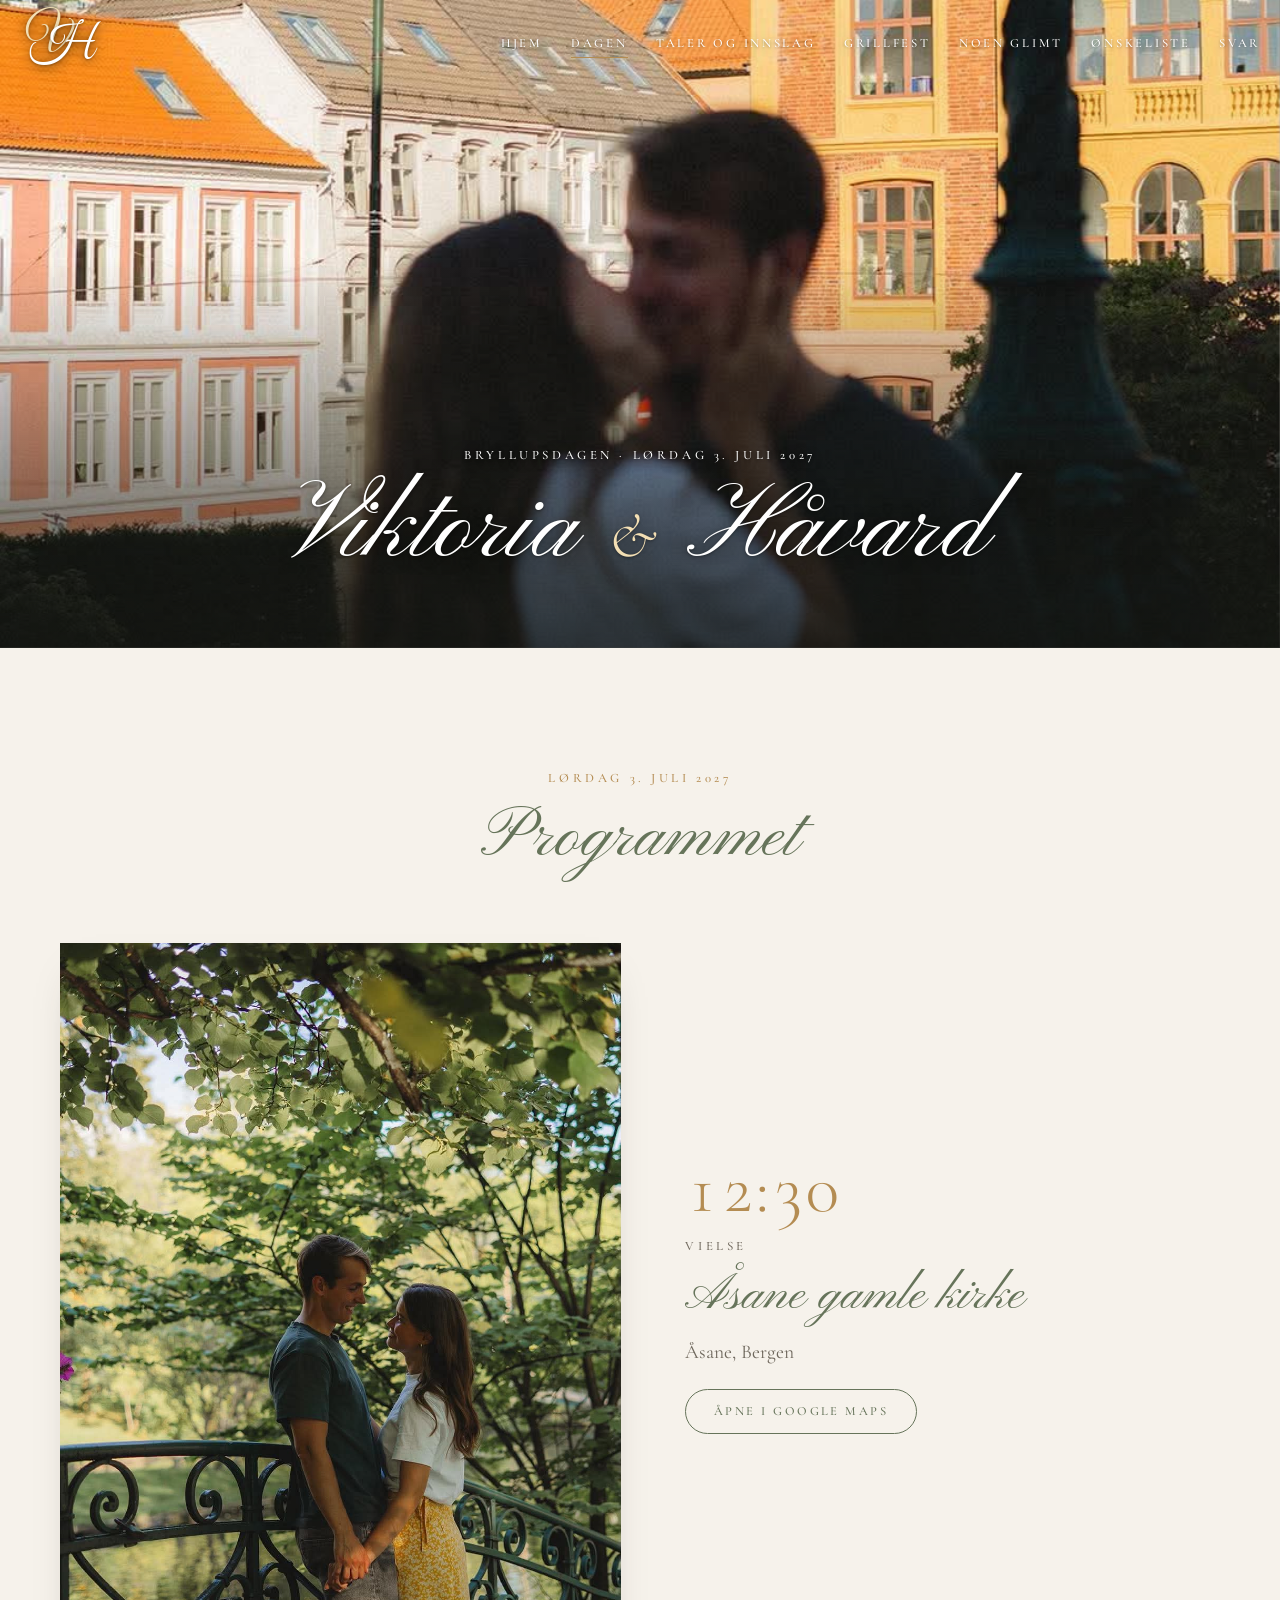
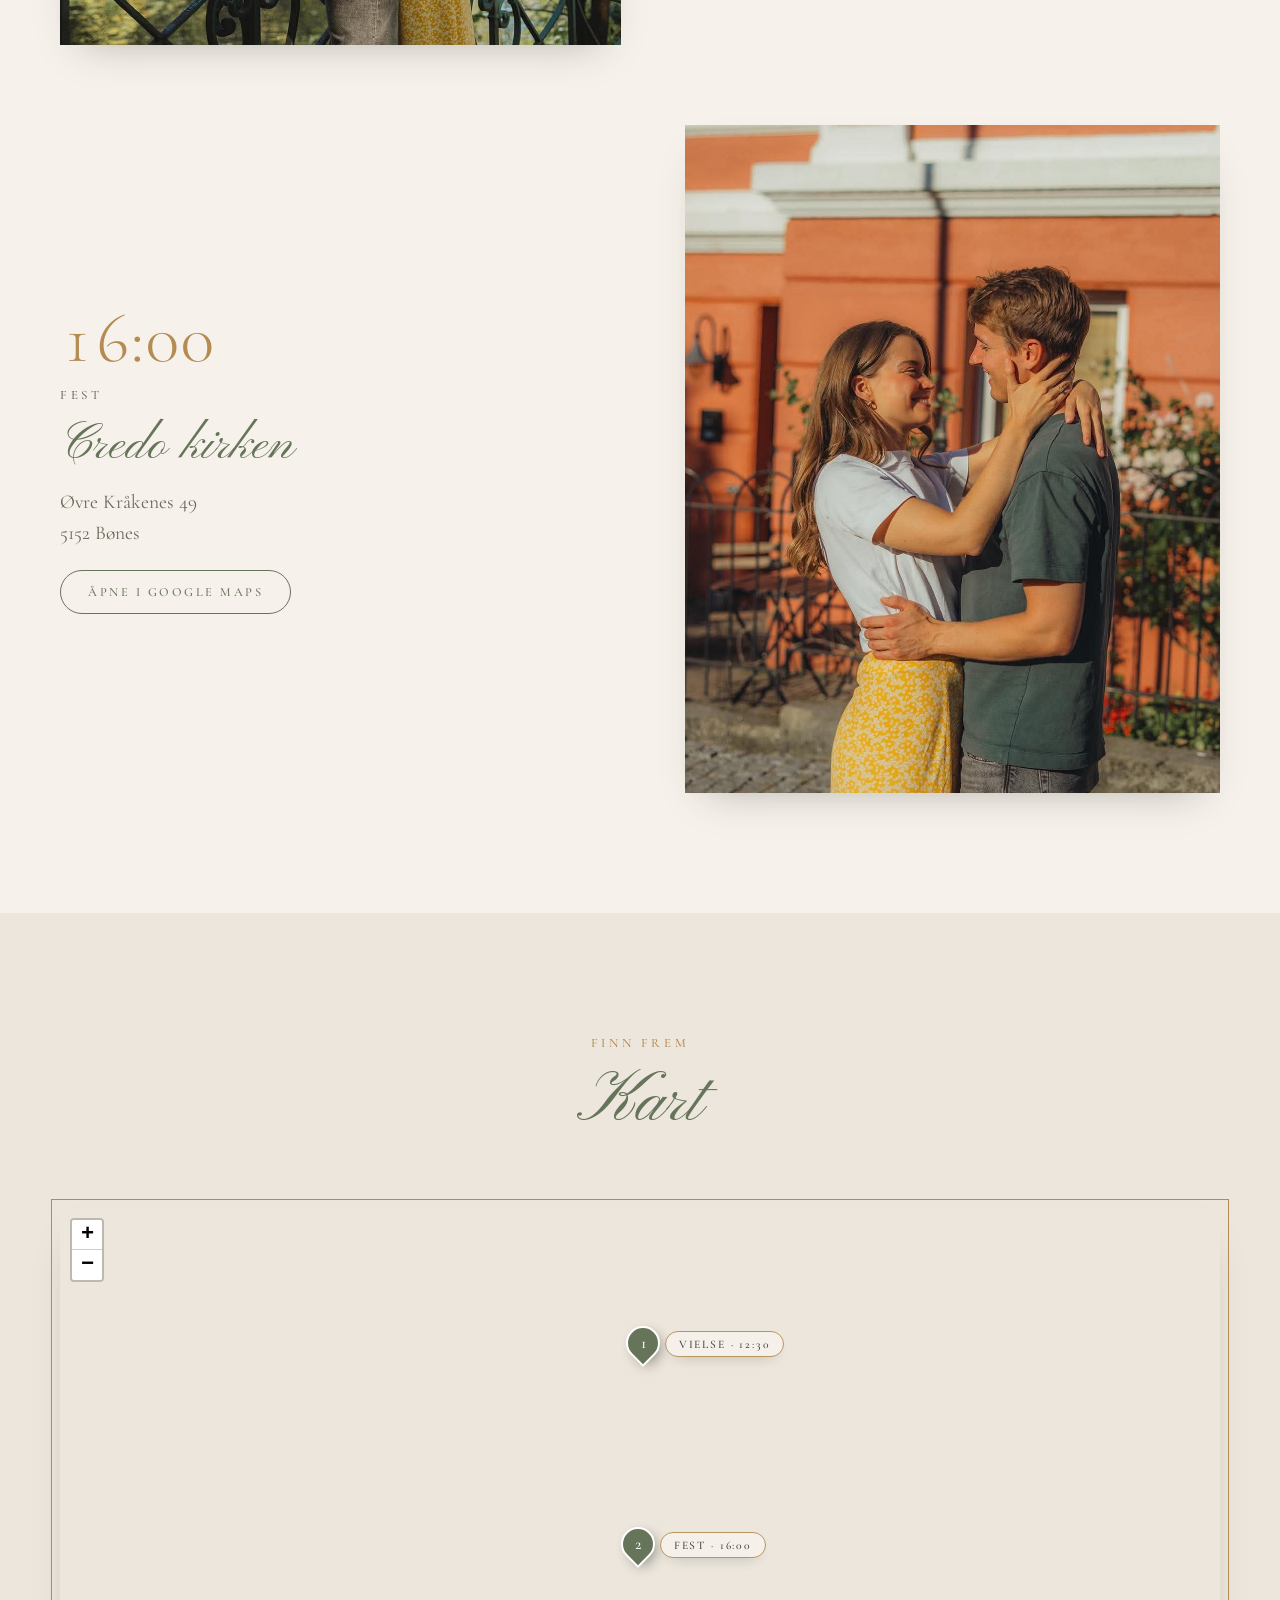
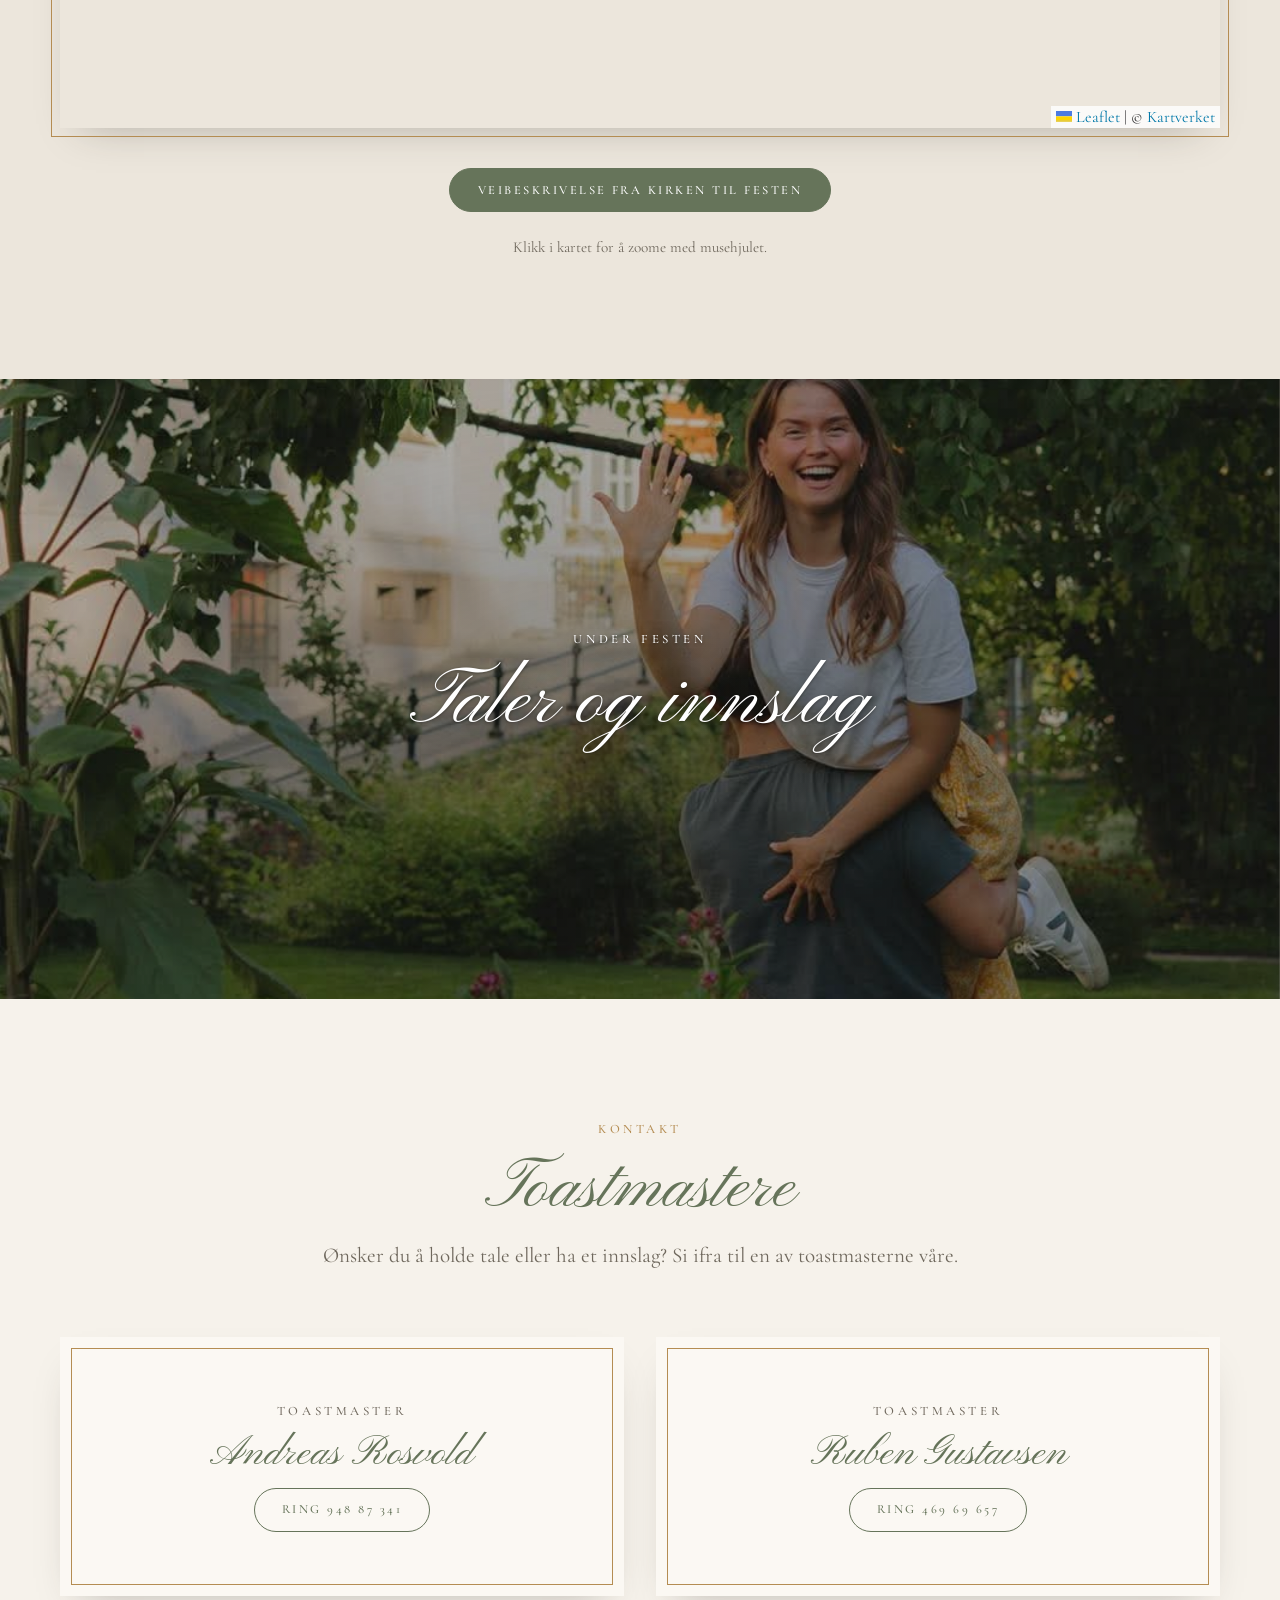
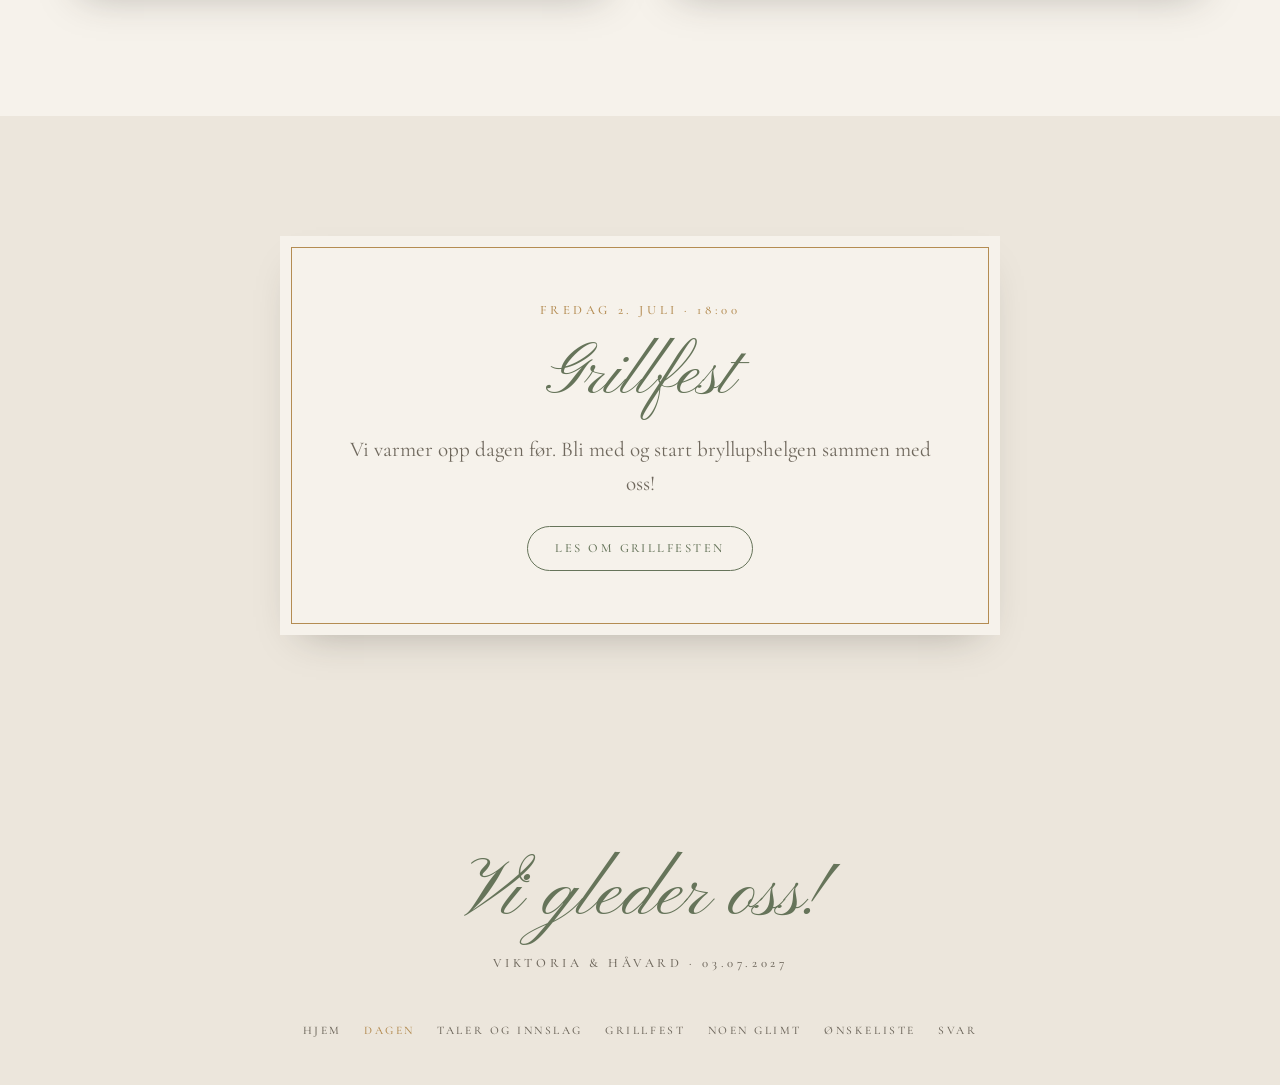
==== commit 4a1317da: "«Taler og innslag» i menyen, menyen blir alltid fast når man scroller - Nytt menypunkt som lenker ti" ====
--- a/dagen.html
+++ b/dagen.html
@@ -24,6 +24,7 @@
         <ul>
         <li><a href="index.html">Hjem</a></li>
         <li><a href="dagen.html" aria-current="page">Dagen</a></li>
+        <li><a href="dagen.html#taler">Taler og innslag</a></li>
         <li><a href="grillfest.html">Grillfest</a></li>
         <li><a href="historie.html">Noen glimt</a></li>
         <li><a href="onskeliste.html">Ønskeliste</a></li>
@@ -91,7 +92,7 @@
       </div>
     </section>
 
-    <section class="banner" aria-label="Taler og innslag" style="--pos: 50% 40%">
+    <section class="banner" id="taler" aria-label="Taler og innslag" style="--pos: 50% 56%; --pos-mobil: 50% 100%; --tekst-ned-mobil: 5rem">
       <img src="assets/bilder/banner-taler.jpg" alt="Viktoria sitter på ryggen til Håvard og vinker med ringen" loading="lazy">
       <div class="tekst">
         <p class="eyebrow">Under festen</p>
@@ -141,6 +142,7 @@
       <ul>
         <li><a href="index.html">Hjem</a></li>
         <li><a href="dagen.html" aria-current="page">Dagen</a></li>
+        <li><a href="dagen.html#taler">Taler og innslag</a></li>
         <li><a href="grillfest.html">Grillfest</a></li>
         <li><a href="historie.html">Noen glimt</a></li>
         <li><a href="onskeliste.html">Ønskeliste</a></li>
--- a/assets/css/style.css
+++ b/assets/css/style.css
@@ -23,6 +23,7 @@
 
 *, *::before, *::after { box-sizing: border-box; }
 html { scroll-behavior: smooth; -webkit-text-size-adjust: 100%; }
+[id] { scroll-margin-top: calc(var(--meny-h) + .5rem); }
 body {
   margin: 0;
   background: var(--krem);
@@ -118,11 +119,11 @@
   position: fixed; inset: 0 0 auto 0; z-index: 40;
   height: var(--meny-h);
   color: #fff;
-  text-shadow: 0 1px 8px rgba(0,0,0,.35);
+  text-shadow: 0 1px 3px rgba(0,0,0,.35), 0 1px 12px rgba(0,0,0,.35);
   transition: background .35s, color .35s, box-shadow .35s;
 }
 .toppmeny .rad { height: 100%; display: flex; align-items: center; justify-content: space-between; gap: 1rem; width: min(1320px, 100% - 2.5rem); margin-inline: auto; }
-.toppmeny.fast { background: rgba(246, 242, 235, .96); color: var(--tekst); text-shadow: none; box-shadow: 0 6px 24px -18px rgba(0,0,0,.5); backdrop-filter: blur(6px); }
+.toppmeny.fast { background: var(--krem); color: var(--tekst); text-shadow: none; box-shadow: 0 6px 24px -18px rgba(0,0,0,.5); }
 
 .logo-lenke { display: inline-flex; text-decoration: none; position: relative; z-index: 2; }
 .logo { width: 4.4rem; height: 4.4rem; overflow: visible; transition: transform .35s ease; }
@@ -172,26 +173,26 @@
 }
 .hero > img { position: absolute; inset: 0; width: 100%; height: 100%; object-fit: cover; object-position: var(--pos, 50% 58%); }
 .hero::before, .hero::after { content: ""; position: absolute; left: 0; right: 0; pointer-events: none; }
-.hero::before { top: 0; height: 42%; background: linear-gradient(rgba(20,22,18,.62), rgba(20,22,18,0)); }
-.hero::after { bottom: 0; height: 38%; background: linear-gradient(rgba(20,22,18,0), rgba(20,22,18,.66)); }
+.hero::before { top: 0; height: 48%; background: linear-gradient(rgba(20,22,18,.7), rgba(20,22,18,.35) 55%, rgba(20,22,18,0)); }
+.hero::after { bottom: 0; height: 42%; background: linear-gradient(rgba(20,22,18,0), rgba(20,22,18,.35) 45%, rgba(20,22,18,.72)); }
 .hero-topp {
   position: absolute; z-index: 2; left: 0; right: 0; top: calc(var(--meny-h) + .4rem);
   display: grid; justify-items: center; gap: .2rem; text-align: center; padding: 0 1rem;
-  text-shadow: 0 2px 14px rgba(0,0,0,.35);
-}
-.hero-navn { font-weight: 500; font-size: clamp(.8rem, 2.6vw, 1.05rem); letter-spacing: .34em; text-transform: uppercase; }
-.hero-dato { font-style: italic; font-weight: 300; font-size: clamp(1.1rem, 3.4vw, 1.5rem); letter-spacing: .12em; }
+  text-shadow: 0 1px 3px rgba(0,0,0,.4), 0 2px 18px rgba(0,0,0,.45);
+}
+.hero-navn { font-weight: 500; font-size: clamp(1.05rem, 3.8vw, 1.7rem); letter-spacing: .3em; text-transform: uppercase; }
+.hero-dato { font-style: italic; font-weight: 400; font-size: clamp(1.1rem, 3.4vw, 1.5rem); letter-spacing: .12em; }
 .hero-tittel { font-family: var(--skrift); font-size: clamp(3rem, 11vw, 6.4rem); line-height: 1.1; margin-top: .2rem; }
 .hero-bunn {
   position: absolute; z-index: 2; left: 0; right: 0; bottom: clamp(1.4rem, 4vw, 2.6rem);
   width: min(1320px, 100% - 2.5rem); margin-inline: auto;
   display: flex; align-items: flex-end; justify-content: space-between; gap: 1rem;
-  text-shadow: 0 2px 12px rgba(0,0,0,.35);
+  text-shadow: 0 1px 3px rgba(0,0,0,.4), 0 2px 16px rgba(0,0,0,.45);
 }
 .nedtelling { display: flex; gap: clamp(1rem, 3vw, 2rem); }
 .nedtelling div { display: grid; justify-items: center; min-width: 3.2rem; }
 .nedtelling b { font-weight: 300; font-size: clamp(2rem, 6vw, 3rem); line-height: 1; font-variant-numeric: tabular-nums; }
-.nedtelling small { font-weight: 500; font-size: .66rem; letter-spacing: .24em; text-transform: uppercase; margin-top: .45rem; opacity: .9; }
+.nedtelling small { font-weight: 500; font-size: .66rem; letter-spacing: .24em; text-transform: uppercase; margin-top: .45rem; }
 .gift { display: none; font-family: var(--skrift); color: var(--lysgull); font-size: clamp(3.6rem, 12vw, 6.5rem); line-height: 1; }
 .er-gift .nedtelling { display: none; }
 .er-gift .gift { display: block; animation: pop .9s cubic-bezier(.2,1.6,.4,1) both; }
@@ -212,11 +213,11 @@
 }
 @keyframes zoomut { from { transform: scale(1.14); } to { transform: scale(1); } }
 .undertopp::before, .undertopp::after { content: ""; position: absolute; left: 0; right: 0; pointer-events: none; }
-.undertopp::before { top: 0; height: 40%; background: linear-gradient(rgba(20,22,18,.6), rgba(20,22,18,0)); }
-.undertopp::after { bottom: 0; height: 55%; background: linear-gradient(rgba(20,22,18,0), rgba(20,22,18,.65)); }
-.undertopp-tekst { position: absolute; z-index: 2; left: 0; right: 0; bottom: clamp(2rem, 6vw, 3.5rem); display: grid; justify-items: center; gap: .3rem; text-align: center; padding: 0 1rem; text-shadow: 0 2px 14px rgba(0,0,0,.4); }
-.undertopp-tekst .eyebrow { color: #fff; opacity: .92; }
-.undertopp h1 { font-family: var(--skrift); font-size: clamp(3rem, 10vw, 5.6rem); line-height: 1.15; }
+.undertopp::before { top: 0; height: 40%; background: linear-gradient(rgba(20,22,18,.65), rgba(20,22,18,0)); }
+.undertopp::after { bottom: 0; height: 60%; background: linear-gradient(rgba(20,22,18,0), rgba(20,22,18,.35) 45%, rgba(20,22,18,.74)); }
+.undertopp-tekst { position: absolute; z-index: 2; left: 0; right: 0; bottom: clamp(2rem, 6vw, 3.5rem); display: grid; justify-items: center; gap: .3rem; text-align: center; padding: 0 1rem; text-shadow: 0 1px 3px rgba(0,0,0,.4), 0 2px 18px rgba(0,0,0,.45); }
+.undertopp-tekst .eyebrow { color: #fff; }
+.undertopp h1 { font-family: var(--skrift); font-size: clamp(3.5rem, 12vw, 6.6rem); line-height: 1.15; }
 .og { font-family: var(--brod); font-style: italic; font-weight: 300; font-size: .6em; color: var(--lysgull); padding: 0 .08em; }
 
 /* ---------- Forside: invitasjon og ringer ---------- */
@@ -228,20 +229,25 @@
 .bildekort { position: relative; display: block; overflow: hidden; text-decoration: none; color: #fff; aspect-ratio: 4/5; box-shadow: var(--skygge); }
 .bildekort img { position: absolute; inset: 0; width: 100%; height: 100%; object-fit: cover; object-position: var(--pos, 50% 50%); transition: transform 1.2s ease; }
 .bildekort:hover img { transform: scale(1.05); }
-.bildekort::after { content: ""; position: absolute; inset: 0; background: linear-gradient(rgba(20,22,18,0) 35%, rgba(20,22,18,.72)); }
+.bildekort::after { content: ""; position: absolute; inset: 0; background: linear-gradient(rgba(20,22,18,0) 30%, rgba(20,22,18,.4) 60%, rgba(20,22,18,.8)); }
+.bildekort .tekst { text-shadow: 0 1px 3px rgba(0,0,0,.4), 0 2px 14px rgba(0,0,0,.35); }
 .bildekort .tekst { position: absolute; z-index: 2; left: 0; right: 0; bottom: 0; padding: 2rem 1.6rem; display: grid; gap: .3rem; justify-items: center; text-align: center; }
 .bildekort .eyebrow { color: var(--lysgull); }
 .bildekort h3 { font-family: var(--skrift); font-size: clamp(2.3rem, 5vw, 3.2rem); line-height: 1.15; }
-.bildekort p { opacity: .92; }
+.bildekort p { opacity: 1; }
 @media (max-width: 700px) { .bildekort-rad { grid-template-columns: 1fr; } .bildekort { aspect-ratio: 4/4.4; } }
 
 /* ---------- Banner med parallakse ---------- */
 .banner { position: relative; height: clamp(340px, 62vw, 620px); overflow: hidden; color: #fff; }
 .banner > img { position: absolute; left: 0; width: 100%; top: -12%; height: 124%; object-fit: cover; object-position: var(--pos, 50% 50%); will-change: transform; }
-.banner::after { content: ""; position: absolute; inset: 0; background: rgba(20,22,18,.32); }
-.banner .tekst { position: absolute; inset: 0; z-index: 2; display: grid; place-content: center; text-align: center; padding: 1rem; gap: .5rem; text-shadow: 0 2px 16px rgba(0,0,0,.45); }
+.banner::after { content: ""; position: absolute; inset: 0; background: radial-gradient(ellipse at center, rgba(20,22,18,.5), rgba(20,22,18,.3) 70%); }
+.banner .tekst { position: absolute; inset: 0; z-index: 2; display: grid; place-content: center; padding-top: var(--tekst-ned, 1rem) !important; text-align: center; padding: 1rem; gap: .5rem; text-shadow: 0 1px 3px rgba(0,0,0,.4), 0 2px 18px rgba(0,0,0,.5); }
 .banner .tekst .eyebrow { color: #fff; }
 .banner h2 { font-family: var(--skrift); font-size: clamp(2.6rem, 8vw, 5rem); line-height: 1.15; }
+@media (max-width: 700px) {
+  .banner > img { object-position: var(--pos-mobil, var(--pos, 50% 50%)); }
+  .banner .tekst { padding-top: var(--tekst-ned-mobil, 1rem) !important; }
+}
 
 /* ---------- Galleri ---------- */
 .galleri { display: grid; grid-template-columns: repeat(3, 1fr); gap: clamp(.8rem, 2vw, 1.4rem); padding-bottom: 3rem; }
@@ -255,6 +261,12 @@
   .galleri button:nth-child(3n+2) { transform: none; }
   .galleri button:nth-child(2n) { transform: translateY(2rem); }
 }
+
+/* Bildestripe nederst på forsiden */
+.galleri.stripe { grid-template-columns: repeat(4, 1fr); padding-bottom: 0; }
+.galleri.stripe button:nth-child(n) { transform: none; }
+.galleri.stripe img { aspect-ratio: 3/4; }
+@media (max-width: 700px) { .galleri.stripe { grid-template-columns: repeat(2, 1fr); } }
 
 /* ---------- Lysboks ---------- */
 .lysboks { border: 0; padding: 0; background: transparent; max-width: 100vw; max-height: 100vh; width: 100vw; height: 100vh; margin: 0; }
@@ -385,6 +397,13 @@
 .minne-stor .prikk { left: 50%; top: -1.6rem; transform: translateX(-50%); }
 .minne-stor.synlig .prikk { transform: translateX(-50%) scale(1.15); }
 
+.minne-rekke { position: relative; z-index: 2; margin: -1rem 0 4rem; display: grid; gap: 1.6rem; justify-items: center; }
+.minne-rekke .rad { display: grid; grid-template-columns: repeat(3, 1fr); gap: clamp(1rem, 3vw, 2.4rem); width: 100%; justify-items: center; }
+.minne-rekke .polaroid { width: min(100%, 270px); padding-bottom: 2.6rem; --skra: -1.7deg; }
+.minne-rekke .polaroid:nth-child(even) { --skra: 1.7deg; }
+.minne-rekke .polaroid:nth-child(3n+2) { margin-top: 2.2rem; }
+.minne-rekke .eyebrow { background: var(--krem); padding: .2rem .8rem; }
+
 .finale { position: relative; z-index: 2; margin-top: 3.5rem; }
 .finale h3 { font-family: var(--skrift); color: var(--salvie); font-size: clamp(3rem, 8vw, 4.8rem); line-height: 1.1; }
 
@@ -401,6 +420,10 @@
   .minne-stor .kort { grid-template-columns: 1fr; }
   .minne-stor .prikk { left: 1rem; transform: translateX(-50%); }
   .finale { margin-left: -2.6rem; }
+  .minne-rekke { margin-left: -2.6rem; }
+  .minne-rekke .rad { grid-template-columns: repeat(2, 1fr); }
+  .minne-rekke .polaroid:nth-child(3n+2) { margin-top: 0; }
+  .minne-rekke .polaroid:nth-child(even) { margin-top: 1.6rem; }
 }
 
 /* ---------- Svar ---------- */
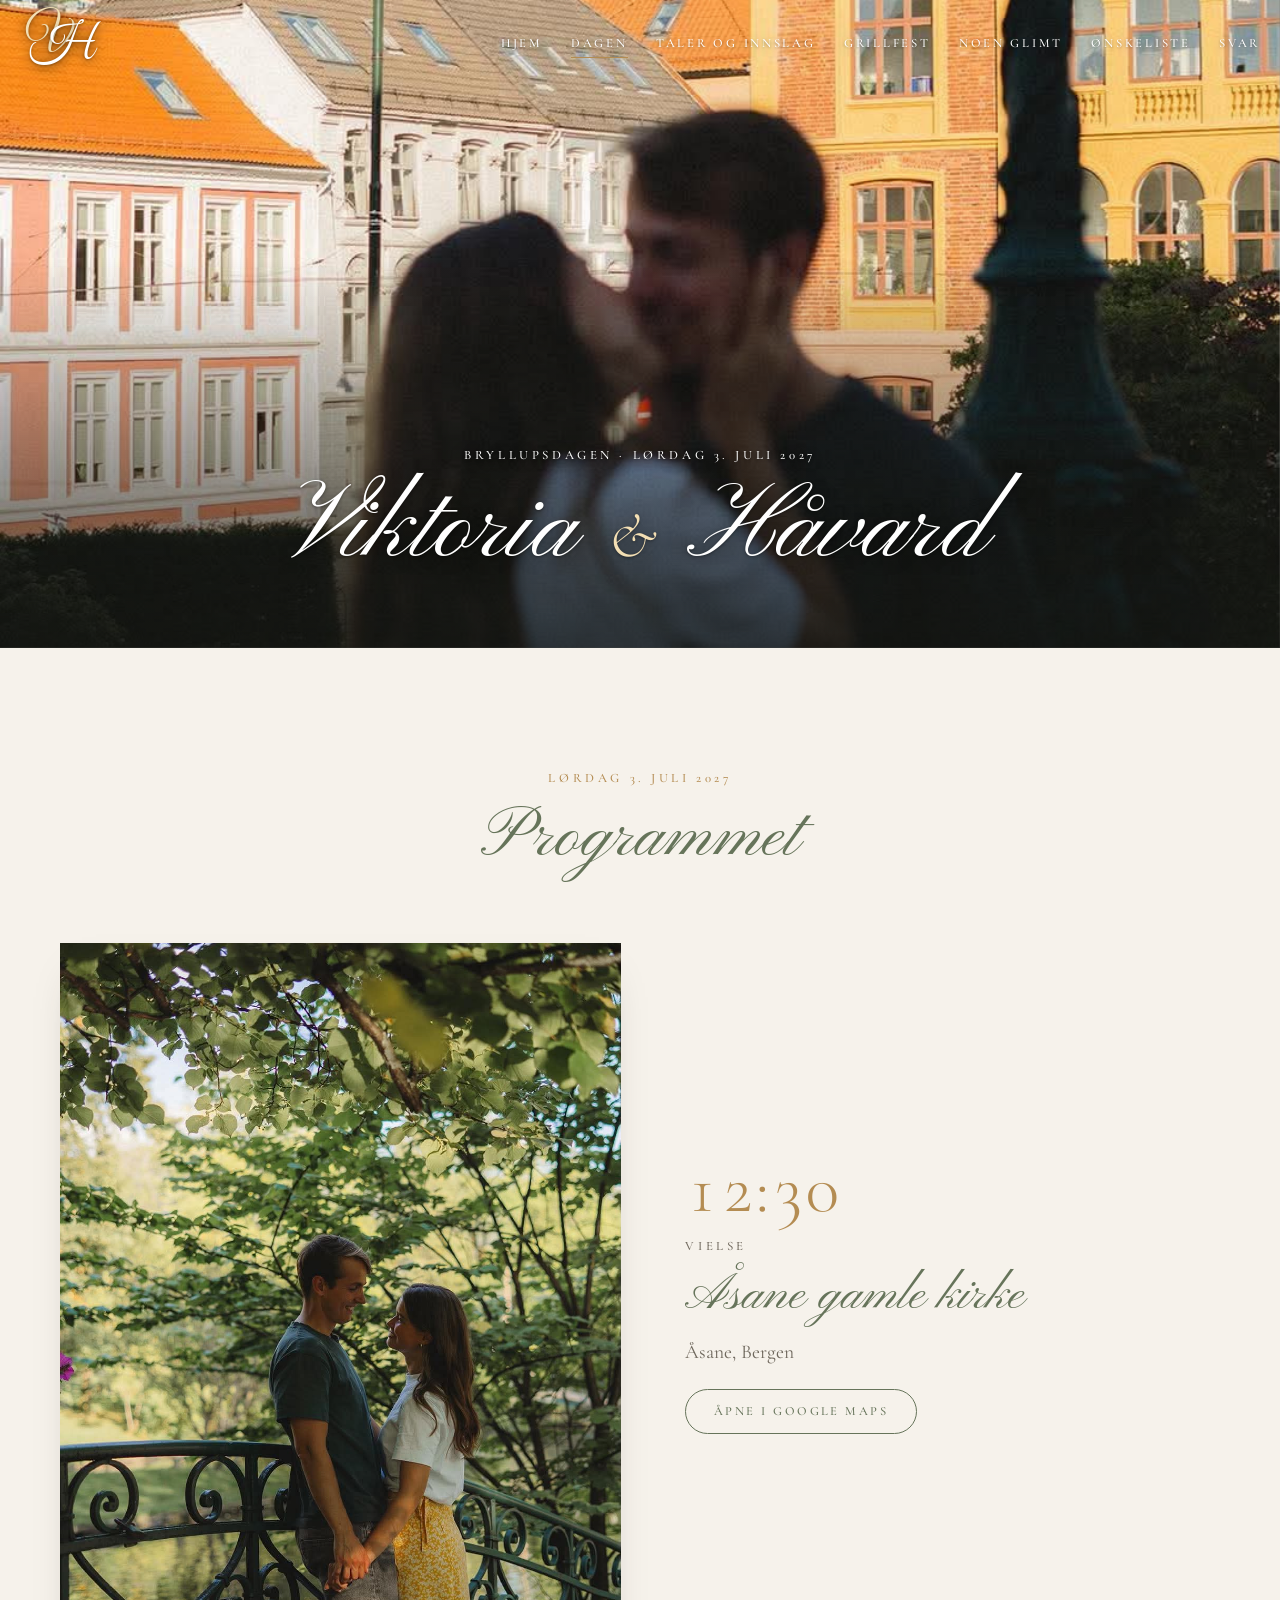
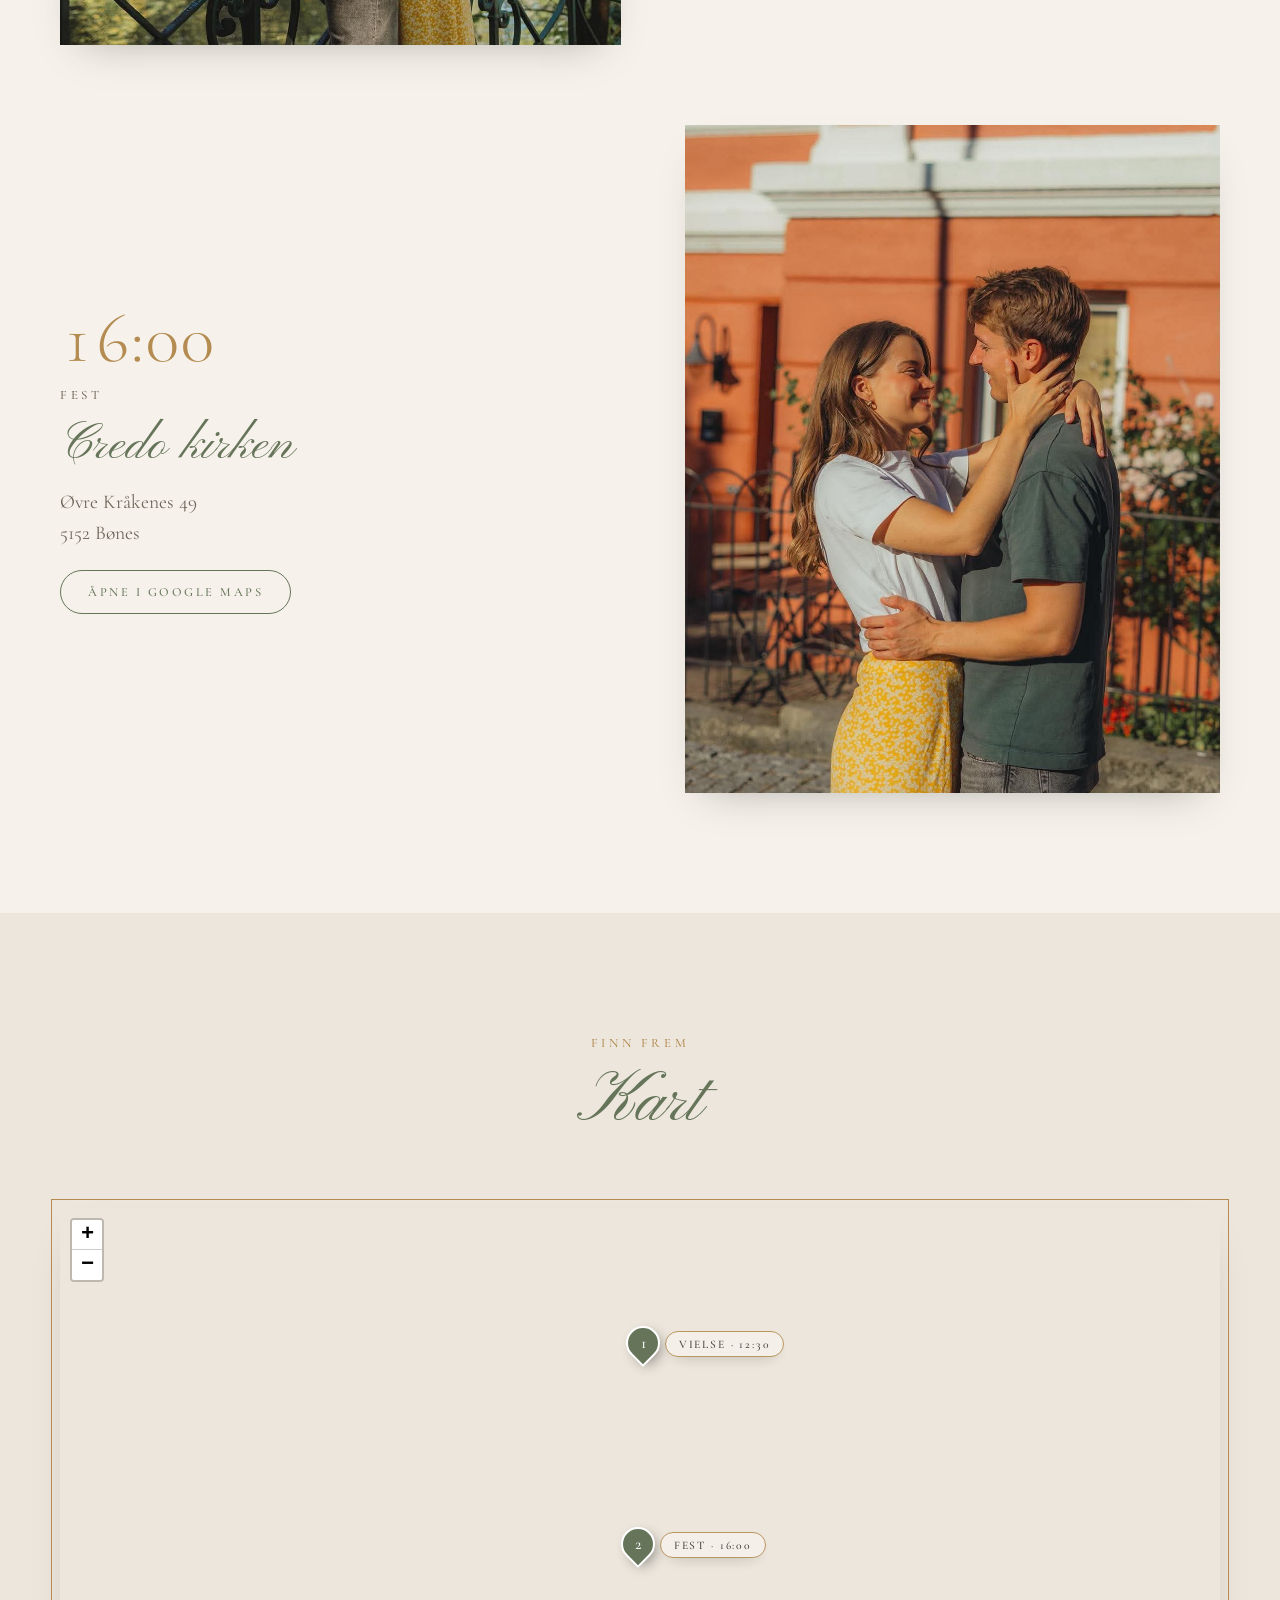
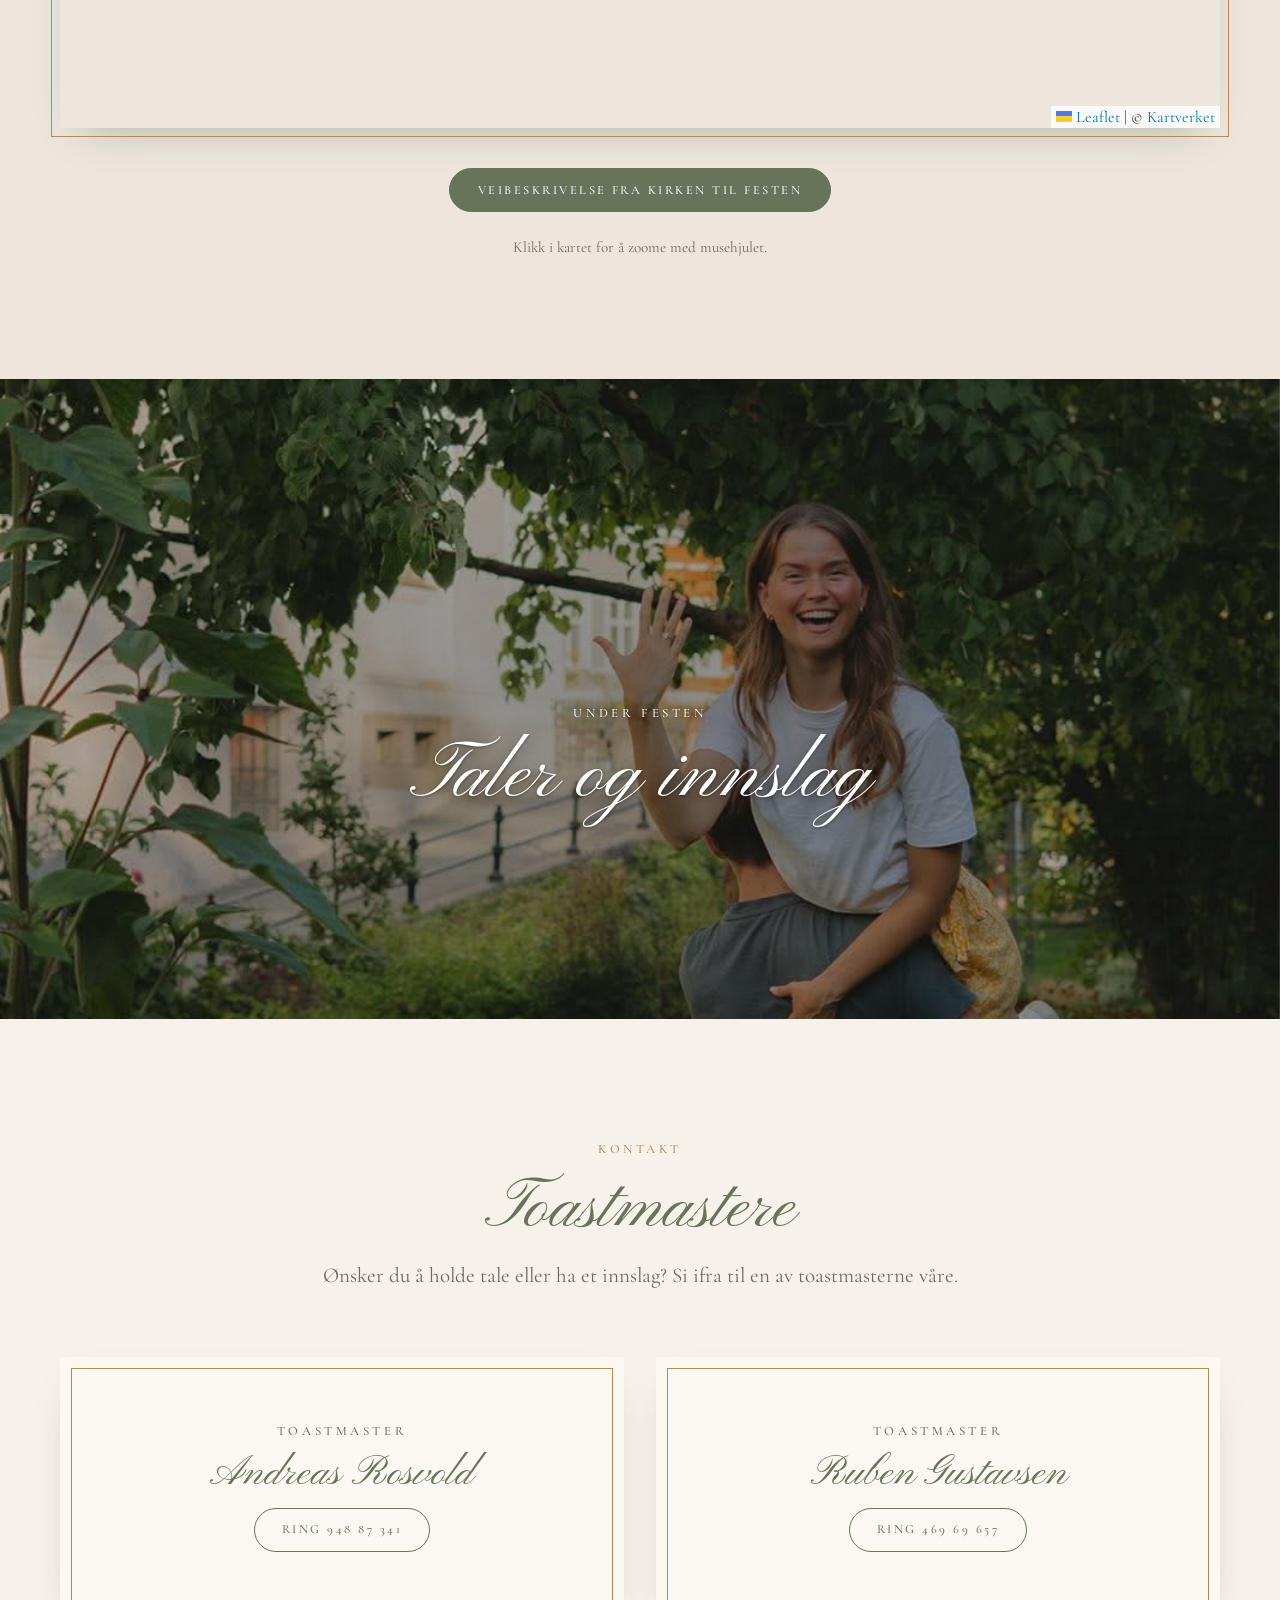
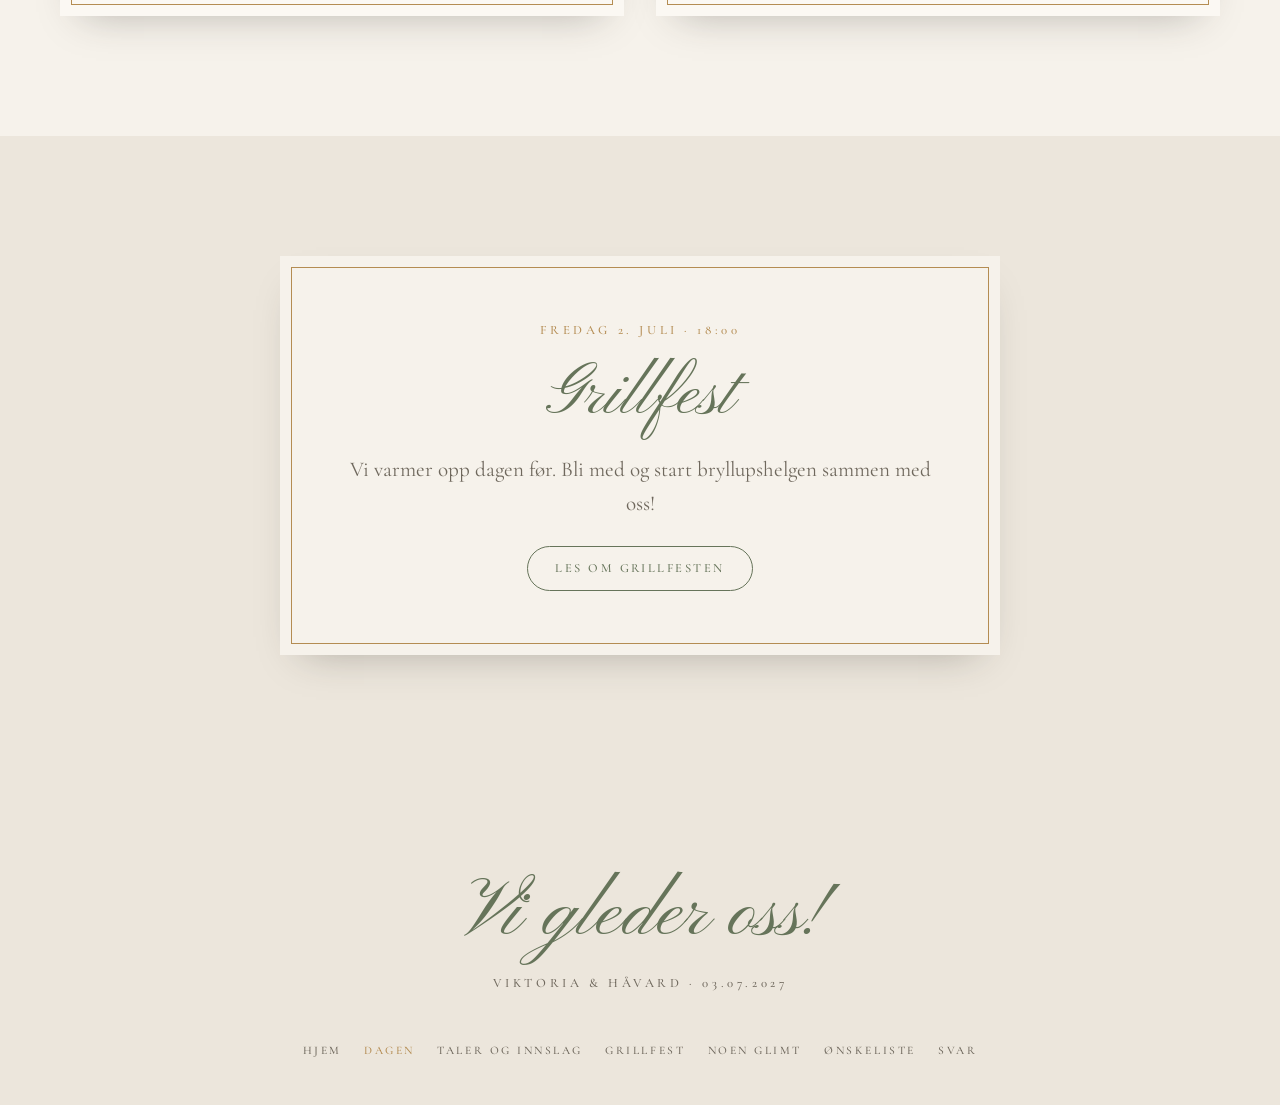
==== commit ccef1fc7: "Ansiktene synlige i bannerne på alle PC-skjermer - Bedre utsnitt på «Taler og innslag» (Viktorias an" ====
--- a/dagen.html
+++ b/dagen.html
@@ -92,7 +92,7 @@
       </div>
     </section>
 
-    <section class="banner" id="taler" aria-label="Taler og innslag" style="--pos: 50% 56%; --pos-mobil: 50% 100%; --tekst-ned-mobil: 5rem">
+    <section class="banner" id="taler" aria-label="Taler og innslag" style="--pos: 50% 44%; --tekst-ned: 9rem; --pos-mobil: 50% 100%; --tekst-ned-mobil: 5rem">
       <img src="assets/bilder/banner-taler.jpg" alt="Viktoria sitter på ryggen til Håvard og vinker med ringen" loading="lazy">
       <div class="tekst">
         <p class="eyebrow">Under festen</p>
--- a/assets/css/style.css
+++ b/assets/css/style.css
@@ -238,12 +238,15 @@
 @media (max-width: 700px) { .bildekort-rad { grid-template-columns: 1fr; } .bildekort { aspect-ratio: 4/4.4; } }
 
 /* ---------- Banner med parallakse ---------- */
-.banner { position: relative; height: clamp(340px, 62vw, 620px); overflow: hidden; color: #fff; }
-.banner > img { position: absolute; left: 0; width: 100%; top: -12%; height: 124%; object-fit: cover; object-position: var(--pos, 50% 50%); will-change: transform; }
+.banner { position: relative; height: clamp(340px, 50vw, 760px); overflow: hidden; color: #fff; }
+.banner > img { position: absolute; left: 0; width: 100%; top: -7%; height: 114%; object-fit: cover; object-position: var(--pos, 50% 50%); will-change: transform; }
 .banner::after { content: ""; position: absolute; inset: 0; background: radial-gradient(ellipse at center, rgba(20,22,18,.5), rgba(20,22,18,.3) 70%); }
 .banner .tekst { position: absolute; inset: 0; z-index: 2; display: grid; place-content: center; padding-top: var(--tekst-ned, 1rem) !important; text-align: center; padding: 1rem; gap: .5rem; text-shadow: 0 1px 3px rgba(0,0,0,.4), 0 2px 18px rgba(0,0,0,.5); }
 .banner .tekst .eyebrow { color: #fff; }
 .banner h2 { font-family: var(--skrift); font-size: clamp(2.6rem, 8vw, 5rem); line-height: 1.15; }
+@media (min-width: 1700px) {
+  .banner > img { object-position: var(--pos-bred, var(--pos, 50% 50%)); }
+}
 @media (max-width: 700px) {
   .banner > img { object-position: var(--pos-mobil, var(--pos, 50% 50%)); }
   .banner .tekst { padding-top: var(--tekst-ned-mobil, 1rem) !important; }
